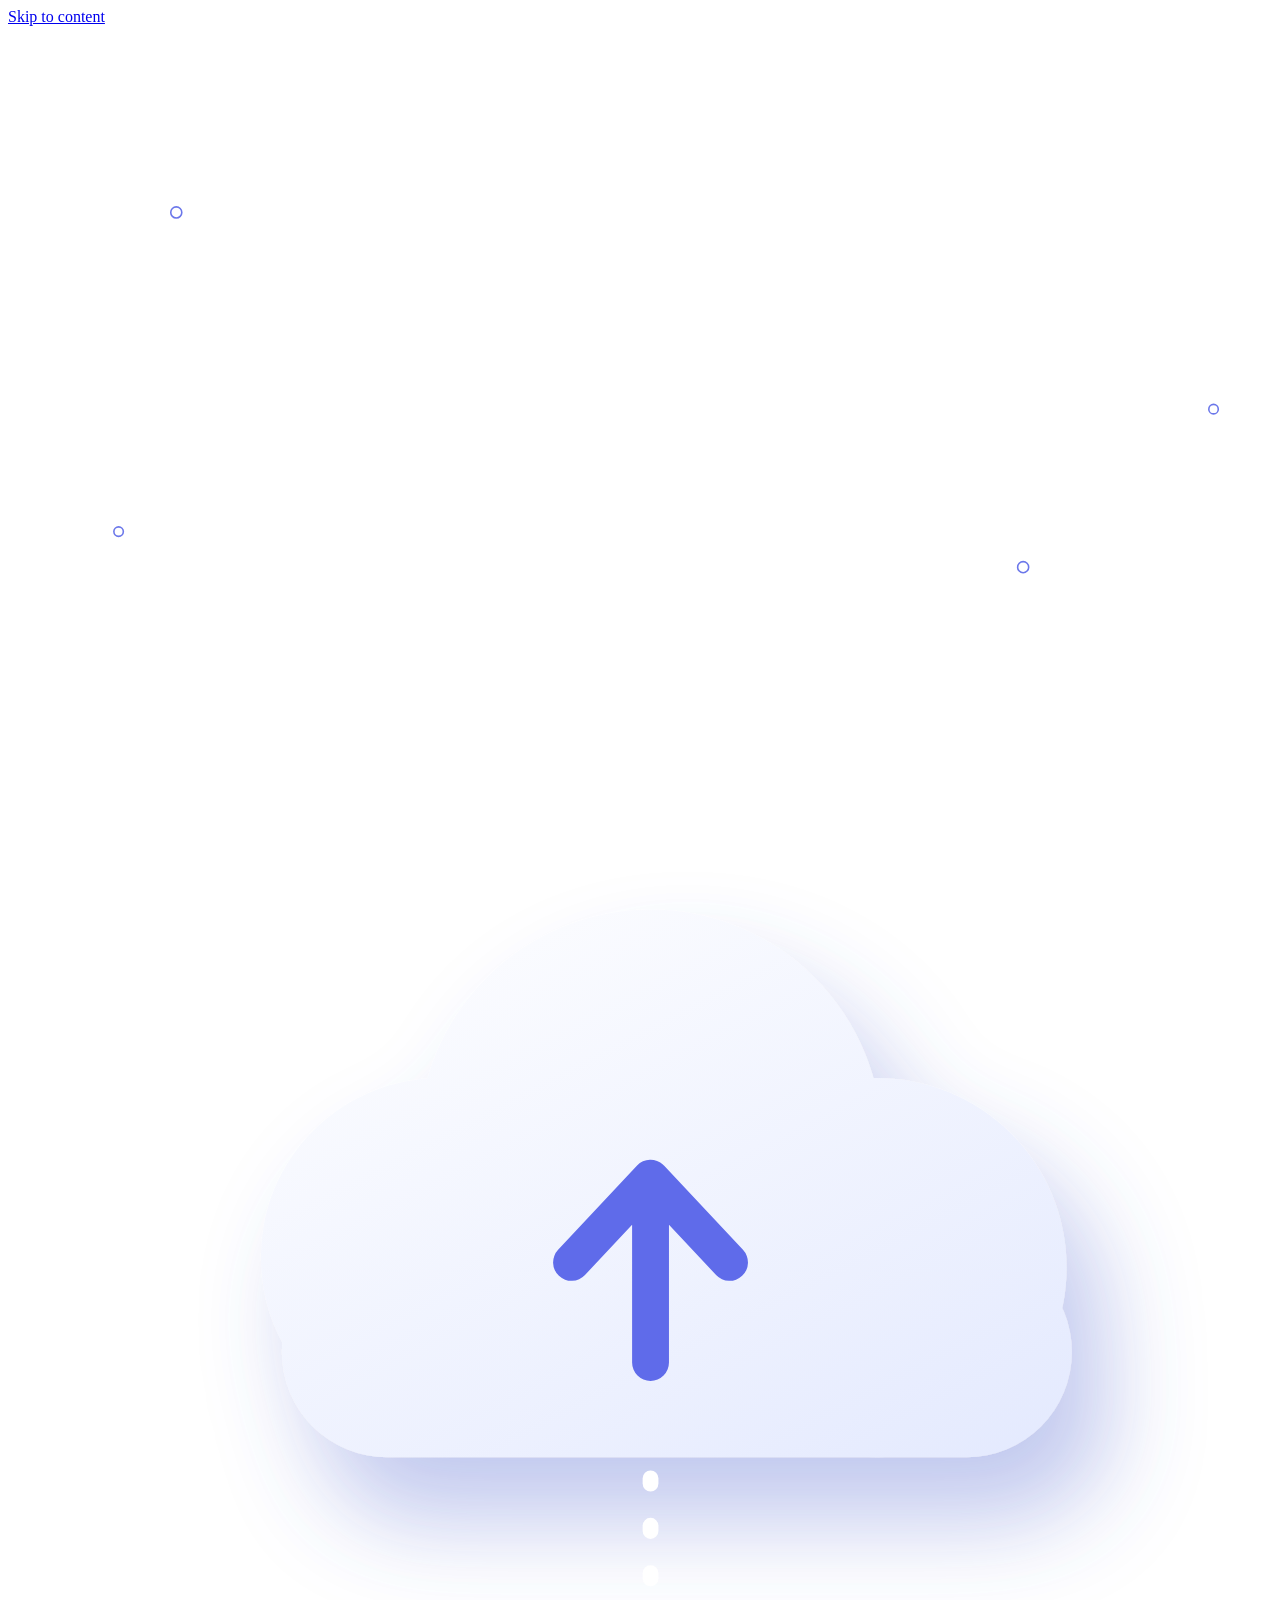
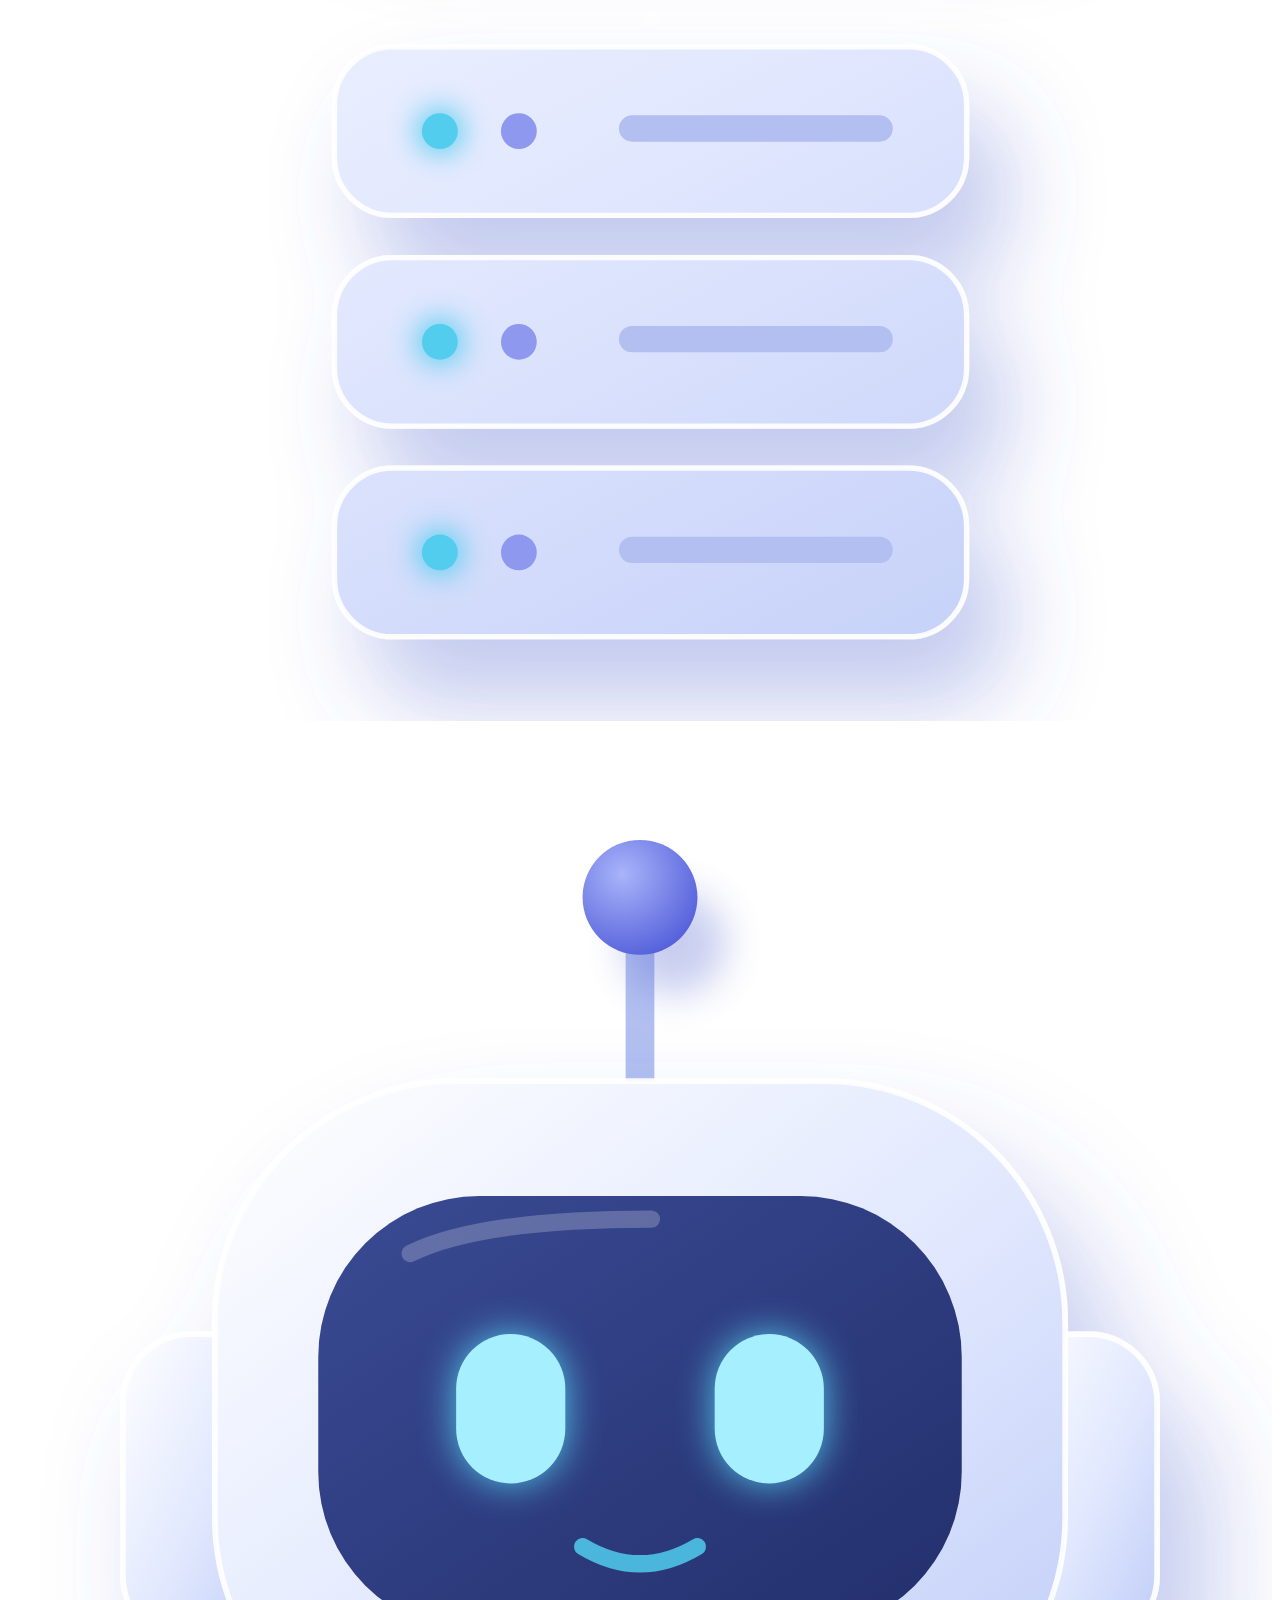
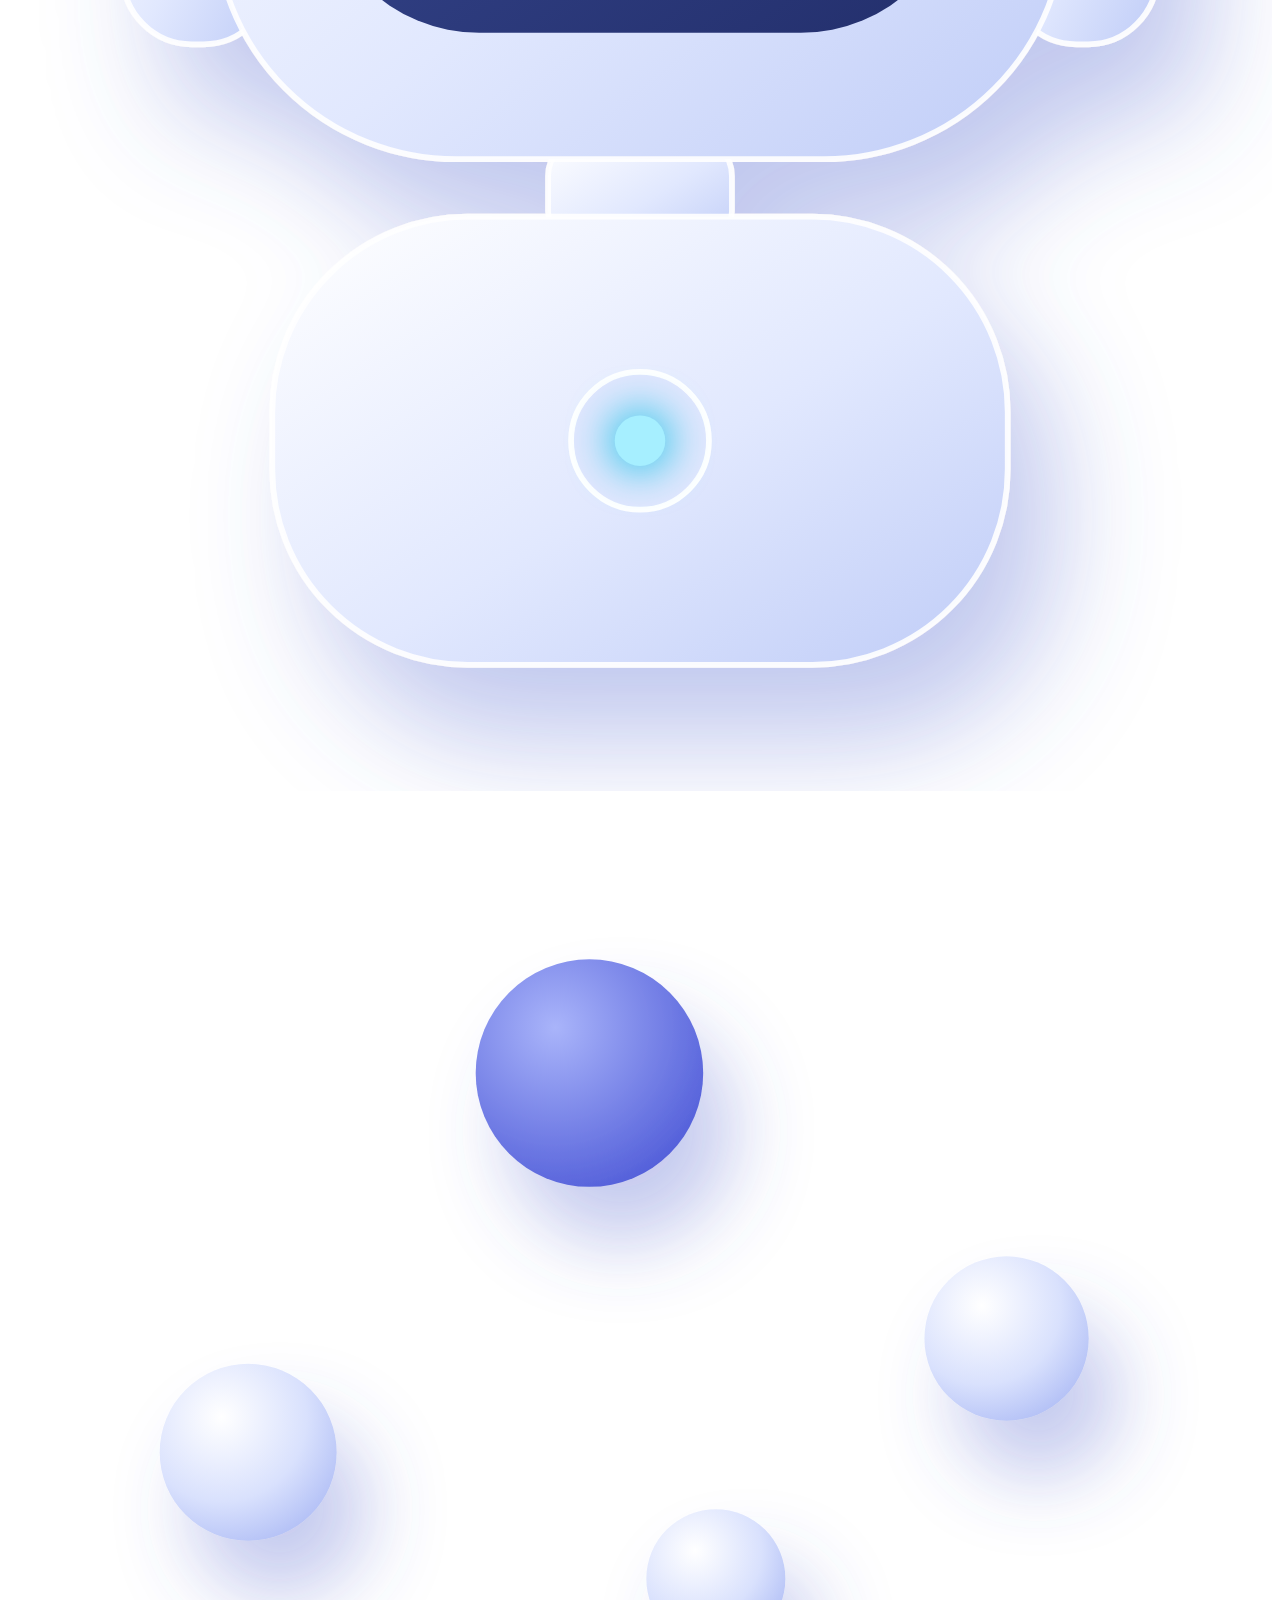
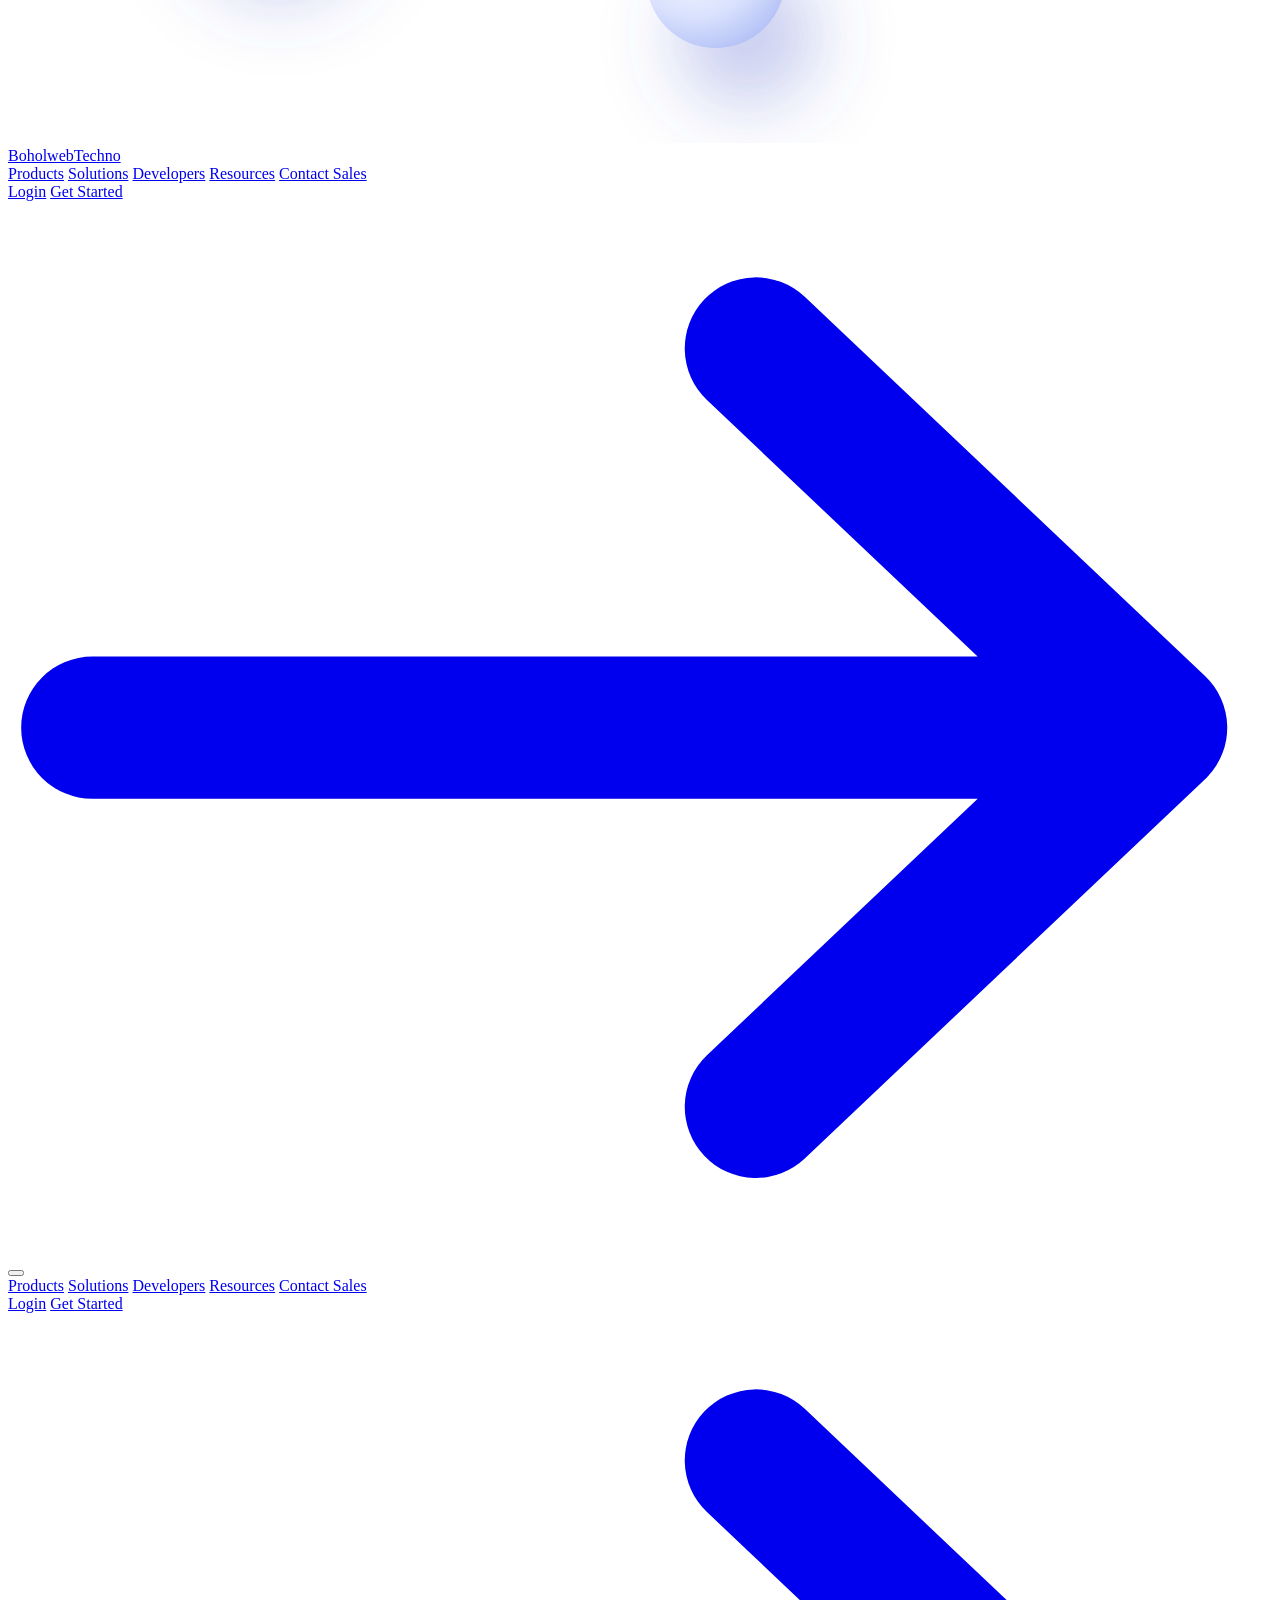
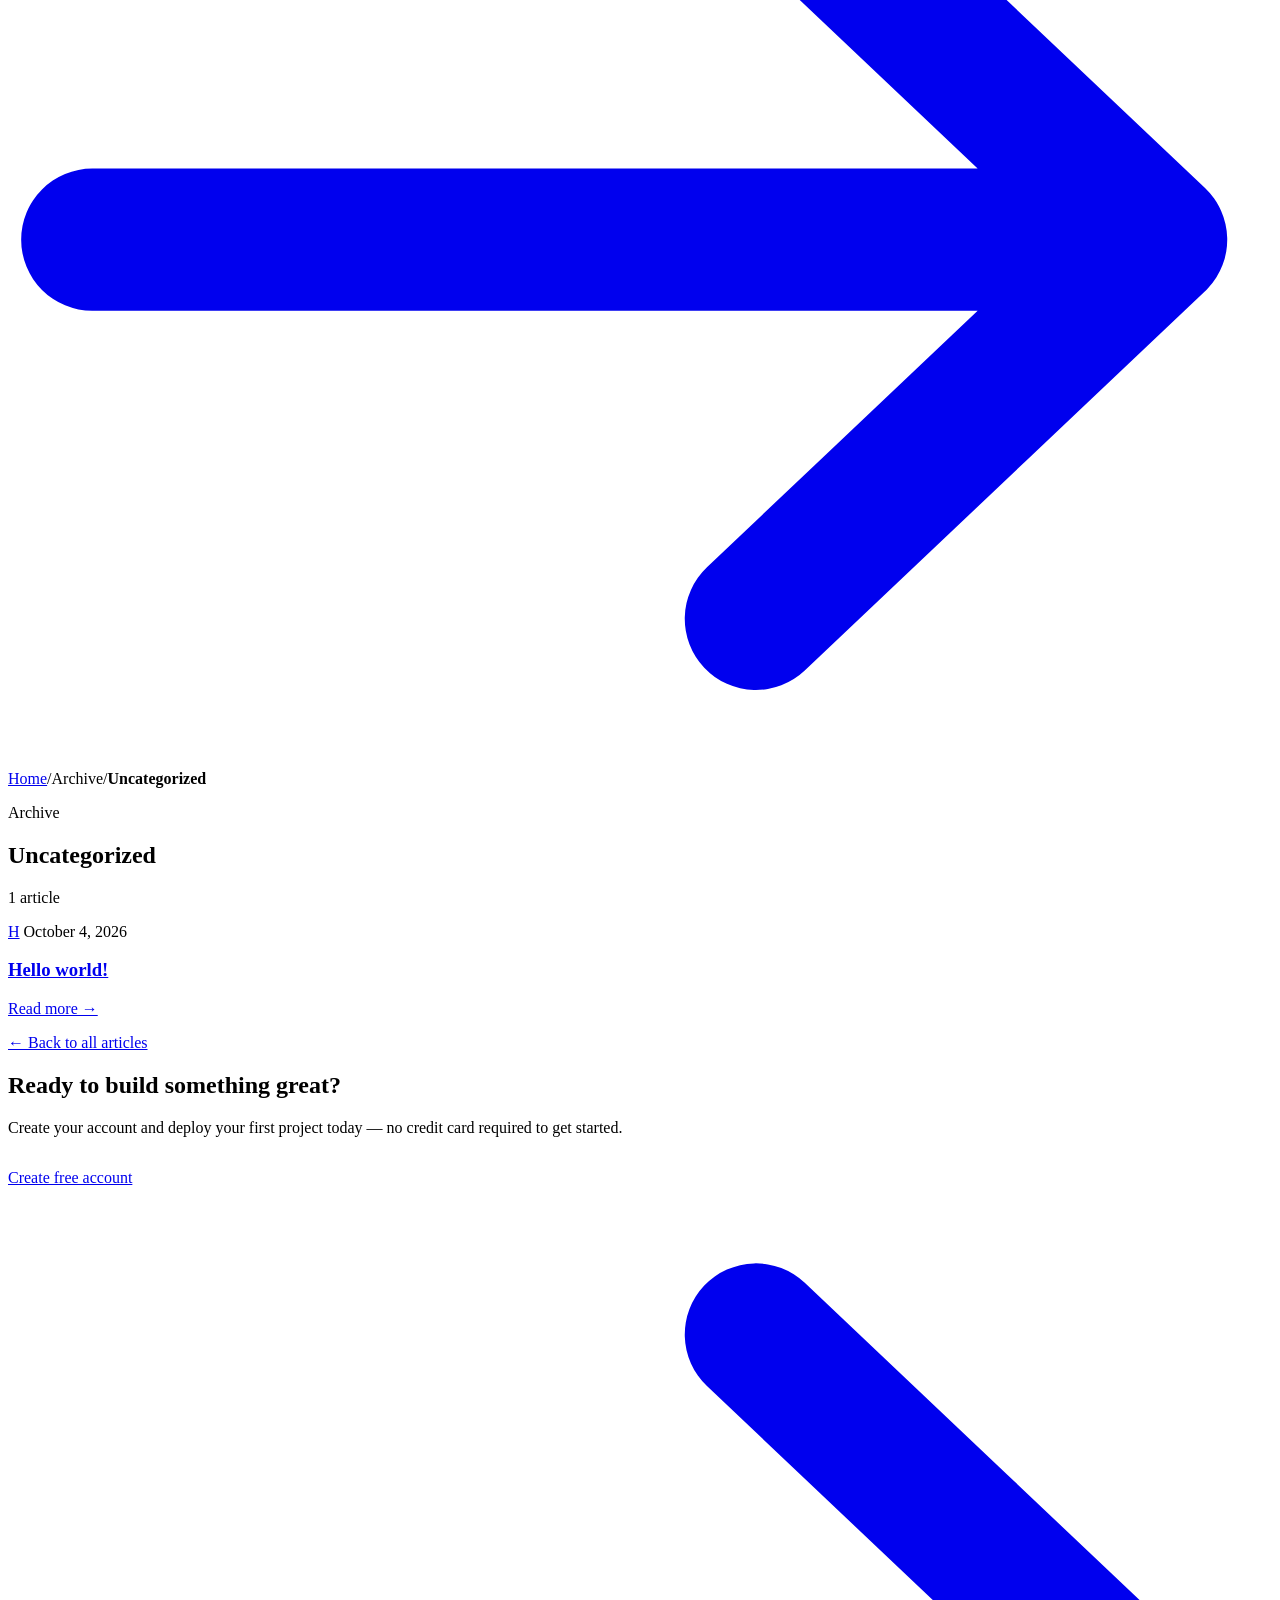
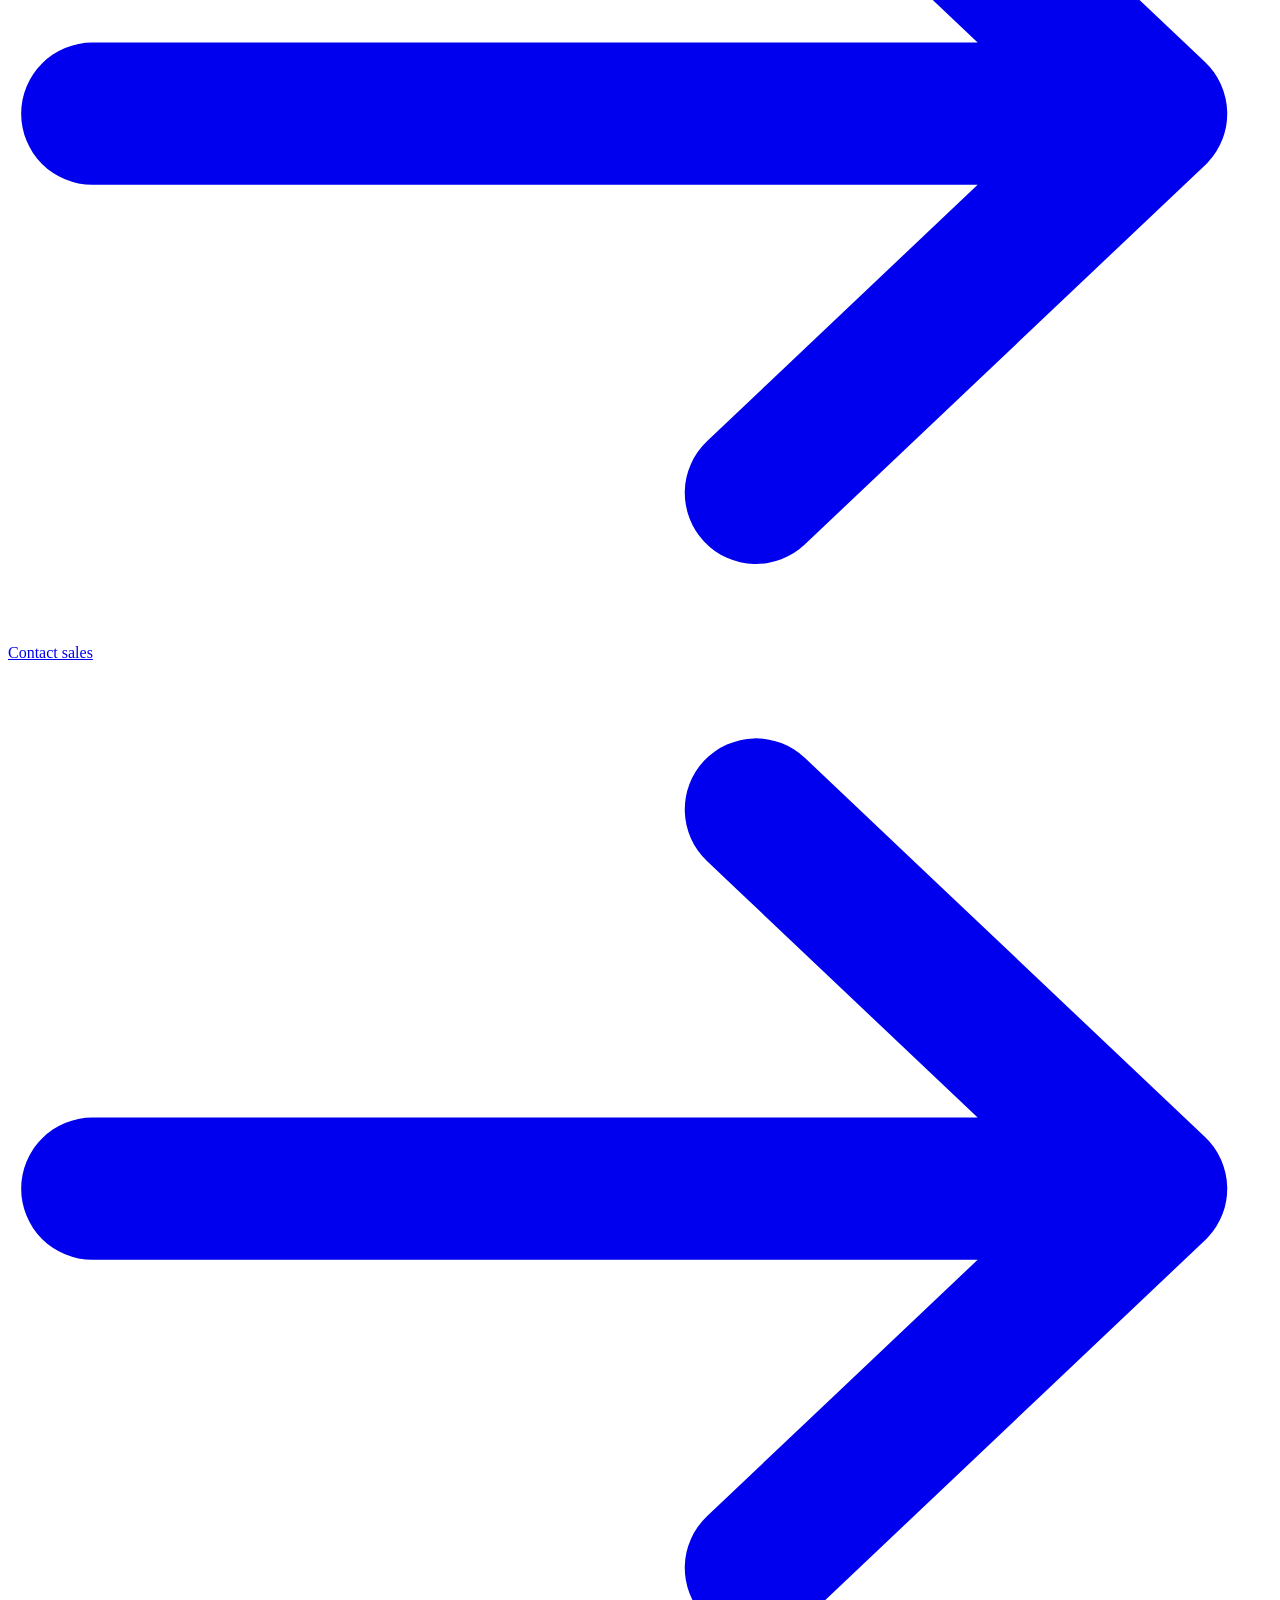
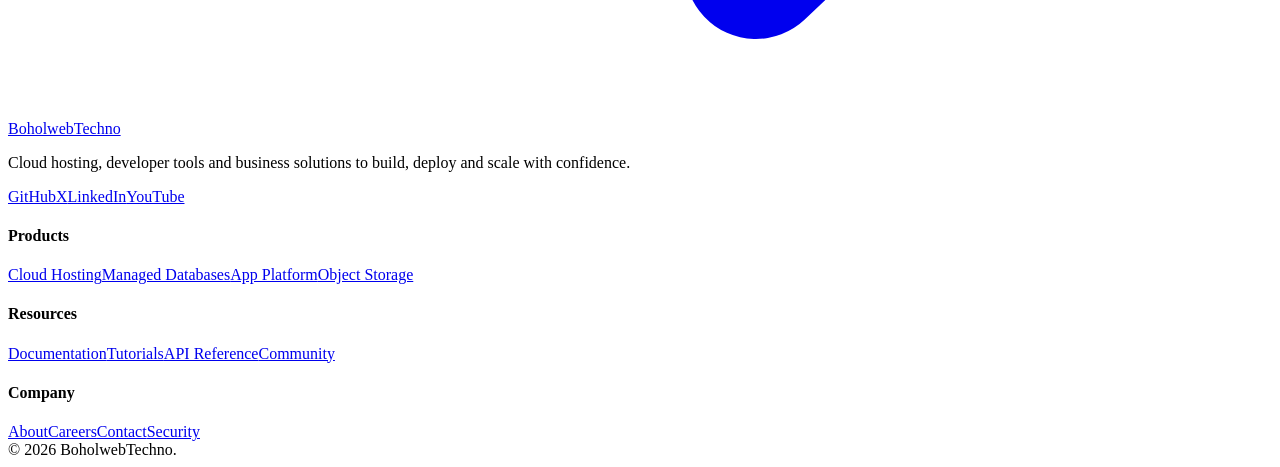
==== uncategorized.html @ d95be23e "initial commit" ====
<!DOCTYPE html>
<html lang="en">
<head>
<meta charset="utf-8">
<meta name="theme-color" content="#abc6f6">
<meta name="viewport" content="width=device-width, initial-scale=1, viewport-fit=cover">
<title>Uncategorized – BoholwebTechno</title>
<meta name="description" content="Archive of articles filed under Uncategorized.">
<link rel="preconnect" href="https://fonts.googleapis.com">
<link rel="preconnect" href="https://fonts.gstatic.com" crossorigin>
<link href="https://fonts.googleapis.com/css2?family=Inter:wght@400;500;600;700&family=Manrope:wght@600;700;800&display=swap" rel="stylesheet">
<link rel="stylesheet" href="style.css">
</head>
<body>
<a class="skip" href="#content">Skip to content</a>

<section class="page-banner">
  <div class="banner-art scene" aria-hidden="true">
  <svg class="rings" viewBox="0 0 1600 900" preserveAspectRatio="xMidYMid slice" fill="none">
      <ellipse cx="800" cy="470" rx="600" ry="430" fill="#fff" fill-opacity=".08"/>
      <g stroke="#fff" fill="none">
        <ellipse cx="800" cy="450" rx="940" ry="330" transform="rotate(-14 800 450)" stroke-opacity=".55" stroke-width="1.5"/>
        <ellipse cx="800" cy="450" rx="780" ry="300" transform="rotate(12 800 450)" stroke-opacity=".4" stroke-width="1.2"/>
        <ellipse cx="800" cy="450" rx="1040" ry="480" transform="rotate(-4 800 450)" stroke-opacity=".3" stroke-width="1"/>
      </g>
      <g class="orbit-dots" fill="#fff" stroke="#6b77ea" stroke-width="2">
        <circle cx="213" cy="236" r="7"/>
        <circle cx="1526" cy="485" r="6"/>
        <circle cx="1285" cy="685" r="7"/>
        <circle cx="140" cy="640" r="6"/>
      </g>
    </svg>
    <span class="glow glow-a"></span><span class="glow glow-b"></span>

    <svg class="art cloud" viewBox="0 0 240 300" role="presentation">
      <defs>
        <linearGradient id="cg" gradientUnits="userSpaceOnUse" x1="50" y1="30" x2="190" y2="300">
          <stop offset="0" stop-color="#ffffff"/><stop offset=".55" stop-color="#e3e9fe"/><stop offset="1" stop-color="#c2cef8"/>
        </linearGradient>
        <filter id="cs" x="-30%" y="-30%" width="160%" height="170%"><feDropShadow dx="7" dy="12" stdDeviation="9" flood-color="#4e5ece" flood-opacity=".34"/></filter>
        <filter id="cglow" x="-100%" y="-100%" width="300%" height="300%"><feGaussianBlur stdDeviation="2.6"/></filter>
      </defs>
      <g filter="url(#cs)" fill="url(#cg)">
        <circle cx="82" cy="98" r="34"/><circle cx="122" cy="76" r="44"/><circle cx="165" cy="100" r="36"/>
        <rect x="52" y="96" width="150" height="40" rx="20"/>
      </g>
      <path d="M122 118V84M107 99l15-16 15 16" stroke="#5f6bea" stroke-width="7" stroke-linecap="round" stroke-linejoin="round" fill="none"/>
      <path d="M122 140v28" stroke="#fff" stroke-width="3" stroke-linecap="round" stroke-dasharray="1 8"/>
      <g filter="url(#cs)">
        <g fill="url(#cg)" stroke="#fff" stroke-opacity=".9">
          <rect x="62" y="172" width="120" height="32" rx="11"/>
          <rect x="62" y="212" width="120" height="32" rx="11"/>
          <rect x="62" y="252" width="120" height="32" rx="11"/>
        </g>
      </g>
      <g fill="#b2bff0"><rect x="116" y="185" width="52" height="5" rx="2.5"/><rect x="116" y="225" width="52" height="5" rx="2.5"/><rect x="116" y="265" width="52" height="5" rx="2.5"/></g>
      <g fill="#52cdee" filter="url(#cglow)" opacity=".9"><circle cx="82" cy="188" r="4.5"/><circle cx="82" cy="228" r="4.5"/><circle cx="82" cy="268" r="4.5"/></g>
      <g fill="#52cdee"><circle cx="82" cy="188" r="3.4"/><circle cx="82" cy="228" r="3.4"/><circle cx="82" cy="268" r="3.4"/></g>
      <g fill="#8d98ee"><circle cx="97" cy="188" r="3.4"/><circle cx="97" cy="228" r="3.4"/><circle cx="97" cy="268" r="3.4"/></g>
    </svg>

    <svg class="art robot" viewBox="0 0 220 290" role="presentation">
      <defs>
        <linearGradient id="rg" x1="0" y1="0" x2="1" y2="1">
          <stop offset="0" stop-color="#ffffff"/><stop offset=".55" stop-color="#e1e8fe"/><stop offset="1" stop-color="#bfccf7"/>
        </linearGradient>
        <linearGradient id="rv" x1="0" y1="0" x2="1" y2="1">
          <stop offset="0" stop-color="#3a4b94"/><stop offset="1" stop-color="#232f6c"/>
        </linearGradient>
        <radialGradient id="rb" cx=".35" cy=".3" r=".8">
          <stop offset="0" stop-color="#a9b4fa"/><stop offset="1" stop-color="#4f5bd8"/>
        </radialGradient>
        <filter id="rs" x="-30%" y="-20%" width="160%" height="150%"><feDropShadow dx="8" dy="13" stdDeviation="10" flood-color="#4e5ece" flood-opacity=".34"/></filter>
        <filter id="rglow" x="-100%" y="-100%" width="300%" height="300%"><feGaussianBlur stdDeviation="3.2"/></filter>
      </defs>
      <path d="M110 66V38" stroke="#b2bff0" stroke-width="5" stroke-linecap="round" fill="none"/>
      <circle cx="116" cy="38" r="9" fill="#4e5ece" opacity=".3" filter="url(#rglow)"/><circle cx="110" cy="30" r="10" fill="url(#rb)"/>
      <g filter="url(#rs)" fill="url(#rg)" stroke="#fff" stroke-opacity=".9">
        <rect x="20" y="106" width="26" height="54" rx="12"/>
        <rect x="174" y="106" width="26" height="54" rx="12"/>
        <rect x="94" y="176" width="32" height="20" rx="7"/>
        <rect x="46" y="190" width="128" height="78" rx="34"/>
        <rect x="36" y="62" width="148" height="118" rx="42"/>
      </g>
      <rect x="54" y="82" width="112" height="76" rx="28" fill="url(#rv)"/>
      <path d="M70 92c10-5 28-6 42-6" stroke="#fff" stroke-opacity=".22" stroke-width="3" stroke-linecap="round" fill="none"/>
      <g fill="#52cdee" filter="url(#rglow)" opacity=".95"><rect x="78" y="106" width="19" height="26" rx="9.5"/><rect x="123" y="106" width="19" height="26" rx="9.5"/></g>
      <g fill="#a6efff"><rect x="78" y="106" width="19" height="26" rx="9.5"/><rect x="123" y="106" width="19" height="26" rx="9.5"/></g>
      <path d="M100 143q10 6 20 0" stroke="#52cdee" stroke-width="3" stroke-linecap="round" fill="none" opacity=".85"/>
      <circle cx="110" cy="229" r="12" fill="#dfe6fd" stroke="#fff"/>
      <circle cx="110" cy="229" r="6" fill="#52cdee" filter="url(#rglow)"/>
      <circle cx="110" cy="229" r="4.4" fill="#a6efff"/>
    </svg>

    <svg class="art net" viewBox="0 0 200 150" role="presentation">
      <defs>
        <radialGradient id="ng" cx=".35" cy=".3" r=".8"><stop offset="0" stop-color="#ffffff"/><stop offset=".6" stop-color="#d9e1fd"/><stop offset="1" stop-color="#aebcf5"/></radialGradient>
        <radialGradient id="na" cx=".35" cy=".3" r=".8"><stop offset="0" stop-color="#a9b4fa"/><stop offset="1" stop-color="#4f5bd8"/></radialGradient>
        <filter id="ns" x="-40%" y="-40%" width="190%" height="190%"><feDropShadow dx="5" dy="9" stdDeviation="6" flood-color="#4e5ece" flood-opacity=".32"/></filter>
      </defs>
      <g stroke="#fff" stroke-width="3" stroke-linecap="round" stroke-linejoin="round" fill="none" opacity=".9">
        <path d="M38 104L92 44L158 86L112 124L38 104M92 44L112 124"/>
      </g>
      <g filter="url(#ns)">
        <circle cx="38" cy="104" r="14" fill="url(#ng)"/>
        <circle cx="92" cy="44" r="18" fill="url(#na)"/>
        <circle cx="158" cy="86" r="13" fill="url(#ng)"/>
        <circle cx="112" cy="124" r="11" fill="url(#ng)"/>
      </g>
    </svg>
  </div>
  <header class="nav">
    <a class="logo" href="index-full.html">BoholwebTechno</a>
    <nav class="nav-links" aria-label="Primary">
      <a href="index-full.html#products">Products</a>
      <a href="index-full.html#solutions">Solutions</a>
      <a href="index-full.html#developers">Developers</a>
      <a href="index-full.html#resources">Resources</a>
      <a href="https://boholwebtechno.com/contact/">Contact Sales</a>
    </nav>
    <div class="nav-actions">
      <a class="btn btn-login" href="#">Login</a>
      <a class="btn btn-nav-start" href="https://boholwebtechno.com/sign-up/">Get Started
        <svg class="arw" viewBox="0 0 12 10" fill="none" aria-hidden="true"><path d="M0.8 5h10M7.1 1.4 10.9 5l-3.8 3.6" stroke="currentColor" stroke-width="1.35" stroke-linecap="round" stroke-linejoin="round"/></svg>
      </a>
    </div>
    <button class="burger" id="burger" aria-label="Open menu" aria-expanded="false" aria-controls="menu"><span></span></button>
  </header>
  <nav class="menu" id="menu" aria-label="Mobile">
    <a href="index-full.html#products">Products</a>
    <a href="index-full.html#solutions">Solutions</a>
    <a href="index-full.html#developers">Developers</a>
    <a href="index-full.html#resources">Resources</a>
    <a href="https://boholwebtechno.com/contact/">Contact Sales</a>
    <div class="divider"></div>
    <a href="#">Login</a>
    <a class="m-start" href="https://boholwebtechno.com/sign-up/">Get Started
      <svg class="arw" viewBox="0 0 12 10" fill="none" aria-hidden="true"><path d="M0.8 5h10M7.1 1.4 10.9 5l-3.8 3.6" stroke="currentColor" stroke-width="1.35" stroke-linecap="round" stroke-linejoin="round"/></svg>
    </a>
  </nav>
  <div class="banner-inner">
    <nav class="crumbs" aria-label="Breadcrumb">
      <a href="index-full.html">Home</a><span>/</span><span>Archive</span><span>/</span><b aria-current="page">Uncategorized</b>
    </nav>
    <p class="arch">Archive</p>
    <h1>Uncategorized</h1>
    <p class="count">1 article</p>
  </div>
</section>

<main id="content">
  <section class="sec list"><div class="wrap">
    <div class="grid g3">
      <article class="card pcard rv">
        <a class="thumb" href="https://boholwebtechno.com/hello-world" aria-hidden="true" tabindex="-1">H</a>
        <time datetime="2026-10-04">October 4, 2026</time>
        <h3><a href="https://boholwebtechno.com/hello-world">Hello world!</a></h3>
        <a class="more" href="https://boholwebtechno.com/hello-world">Read more &rarr;</a>
      </article>
    </div>
    <p class="back rv"><a class="more" href="index-full.html#resources">&larr; Back to all articles</a></p>
  </div></section>

  <section class="sec cta-band"><div class="wrap">
  <h2 class="rv">Ready to build something great?</h2>
  <p class="lead rv" style="margin:0 auto 32px">Create your account and deploy your first project today &mdash; no credit card required to get started.</p>
  <div class="cta-row rv">
    <a class="btn btn-primary btn-md" href="https://boholwebtechno.com/sign-up/">Create free account <svg class="arw" viewBox="0 0 12 10" fill="none" aria-hidden="true"><path d="M0.8 5h10M7.1 1.4 10.9 5l-3.8 3.6" stroke="currentColor" stroke-width="1.35" stroke-linecap="round" stroke-linejoin="round"/></svg></a>
    <a class="btn btn-ghost btn-md" href="https://boholwebtechno.com/contact/">Contact sales <svg class="arw" viewBox="0 0 12 10" fill="none" aria-hidden="true"><path d="M0.8 5h10M7.1 1.4 10.9 5l-3.8 3.6" stroke="currentColor" stroke-width="1.35" stroke-linecap="round" stroke-linejoin="round"/></svg></a>
  </div>
</div></section>
</main>

<footer class="foot"><div class="wrap">
  <div class="foot-grid">
    <div class="foot-brand">
      <a class="flogo" href="index-full.html">BoholwebTechno</a>
      <p>Cloud hosting, developer tools and business solutions to build, deploy and scale with confidence.</p>
      <div class="social">
        <a href="https://github.com/">GitHub</a><a href="https://x.com/">X</a><a href="https://linkedin.com/">LinkedIn</a><a href="https://youtube.com/">YouTube</a>
      </div>
    </div>
    <nav aria-label="Footer: Products"><h4>Products</h4>
      <a href="https://boholwebtechno.com/">Cloud Hosting</a><a href="https://boholwebtechno.com/">Managed Databases</a><a href="https://boholwebtechno.com/">App Platform</a><a href="https://boholwebtechno.com/">Object Storage</a></nav>
    <nav aria-label="Footer: Resources"><h4>Resources</h4>
      <a href="https://boholwebtechno.com/">Documentation</a><a href="https://boholwebtechno.com/">Tutorials</a><a href="https://boholwebtechno.com/">API Reference</a><a href="https://boholwebtechno.com/">Community</a></nav>
    <nav aria-label="Footer: Company"><h4>Company</h4>
      <a href="https://boholwebtechno.com/">About</a><a href="https://boholwebtechno.com/">Careers</a><a href="https://boholwebtechno.com/contact/">Contact</a><a href="https://boholwebtechno.com/">Security</a></nav>
  </div>
  <div class="copy">&copy; 2026 BoholwebTechno.</div>
</div></footer>

<script>
(function(){
  var burger = document.getElementById('burger');
  var menu = document.getElementById('menu');
  if (!burger || !menu) return;
  function set(open){
    menu.classList.toggle('open', open);
    burger.setAttribute('aria-expanded', open ? 'true' : 'false');
    burger.setAttribute('aria-label', open ? 'Close menu' : 'Open menu');
  }
  burger.addEventListener('click', function(e){
    e.stopPropagation();
    set(!menu.classList.contains('open'));
  });
  menu.addEventListener('click', function(e){
    if (e.target.closest('a')) set(false);
  });
  document.addEventListener('click', function(e){
    if (menu.classList.contains('open') && !menu.contains(e.target) && !burger.contains(e.target)) set(false);
  });
  document.addEventListener('keydown', function(e){
    if (e.key === 'Escape' && menu.classList.contains('open')){
      set(false);
      burger.focus();
    }
  });
})();
</script>
<script>
(function(){
  var items=document.querySelectorAll('.rv');
  if(!('IntersectionObserver' in window)){items.forEach(function(e){e.classList.add('in')});}
  else{
    var io=new IntersectionObserver(function(es){
      es.forEach(function(e){ if(e.isIntersecting){
        var sib=Array.prototype.indexOf.call(e.target.parentNode.children,e.target);
        e.target.style.transitionDelay=Math.min(sib,5)*60+'ms';
        e.target.classList.add('in'); io.unobserve(e.target);} });
    },{threshold:.12,rootMargin:'0px 0px -6% 0px'});
    items.forEach(function(e){io.observe(e)});
  }
  var y=document.getElementById('yr'); if(y) y.textContent=new Date().getFullYear();
  var f=document.getElementById('cform');
  if(f) f.addEventListener('submit',function(e){
    e.preventDefault();
    var d=new FormData(f);
    if(!d.get('name')||!d.get('email')||!d.get('msg')){f.reportValidity&&f.reportValidity();return;}
    var body='Name: '+d.get('name')+'\nEmail: '+d.get('email')+'\nService: '+d.get('service')+'\n\n'+d.get('msg');
    location.href='mailto:hello@boholwebtechno.com?subject='+encodeURIComponent('Website inquiry: '+d.get('service'))+'&body='+encodeURIComponent(body);
  });
})();
</script>
<script>
/* sticky header: add a backdrop once the page scrolls */
(function(){
  var nav=document.querySelector('.nav');
  if(!nav) return;
  function update(){nav.classList.toggle('is-scrolled',window.scrollY>24)}
  update();
  window.addEventListener('scroll',update,{passive:true});
})();
</script>
</body>
</html>
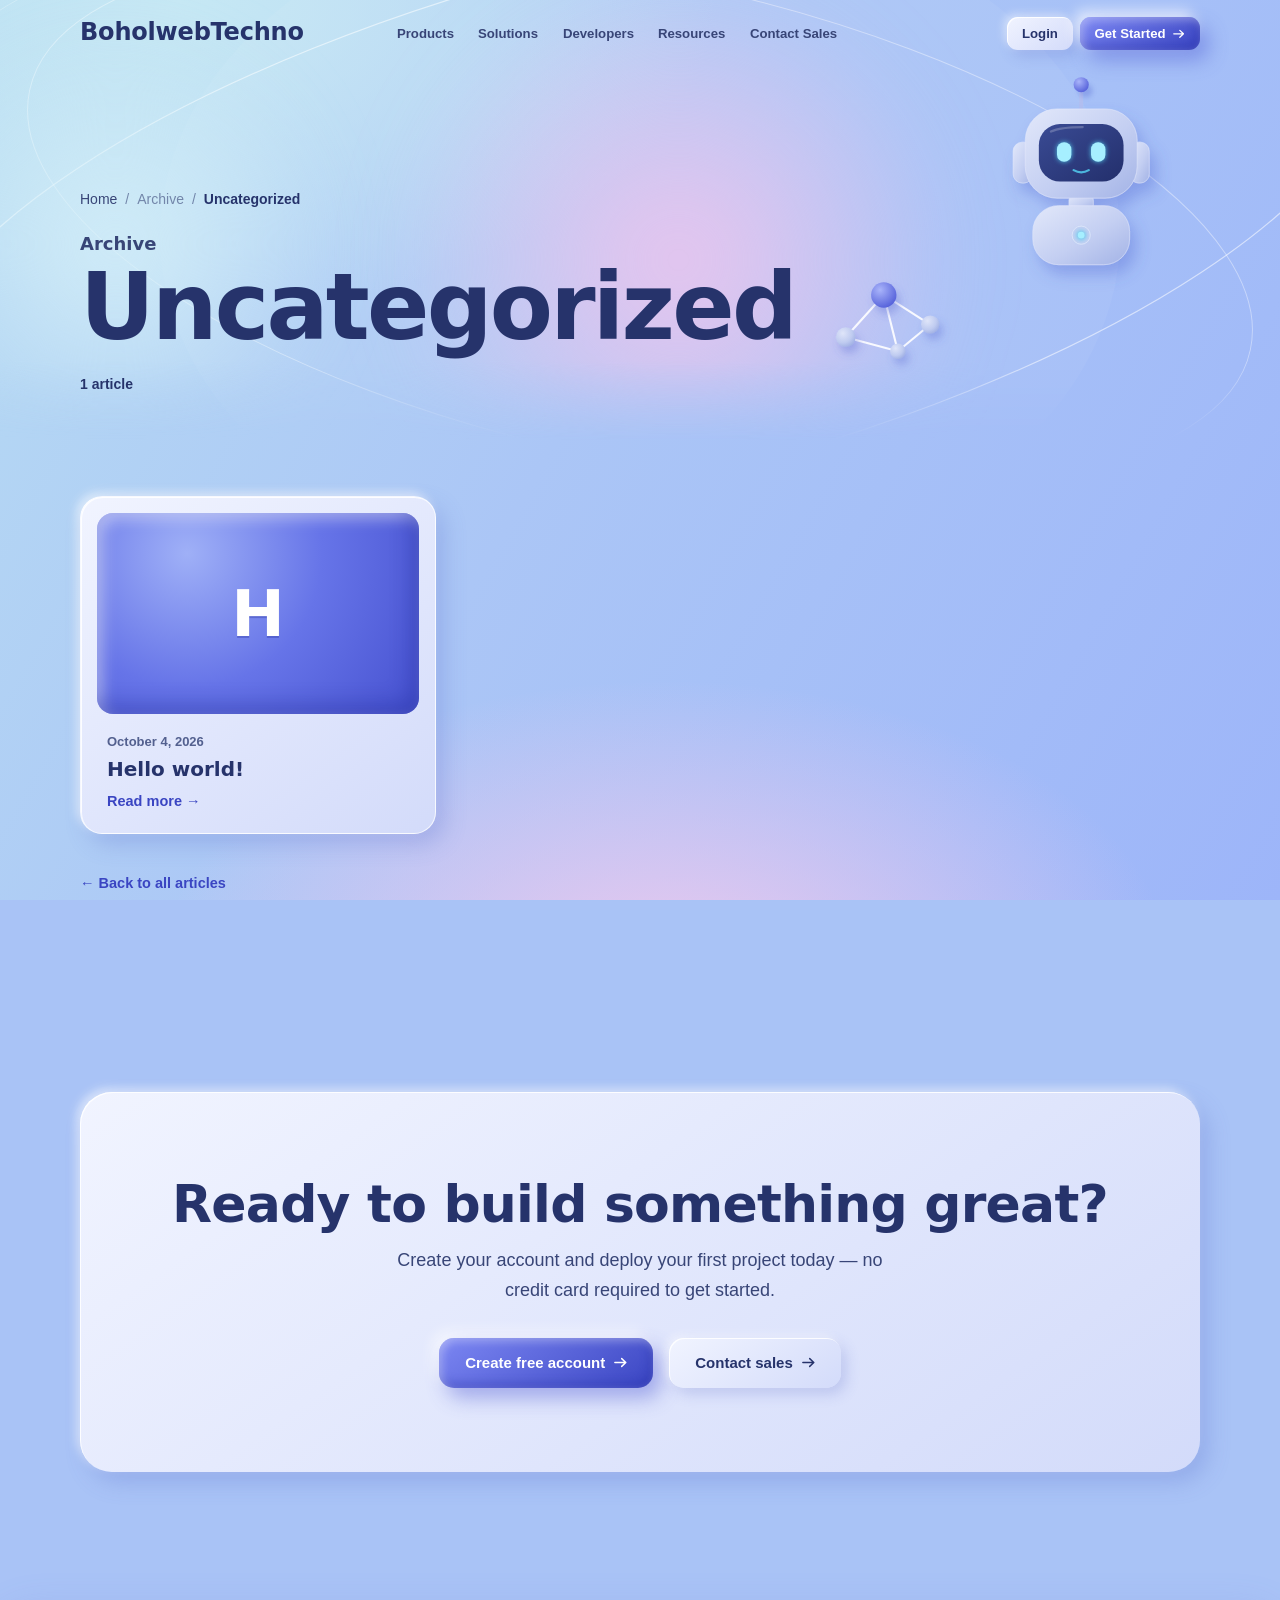
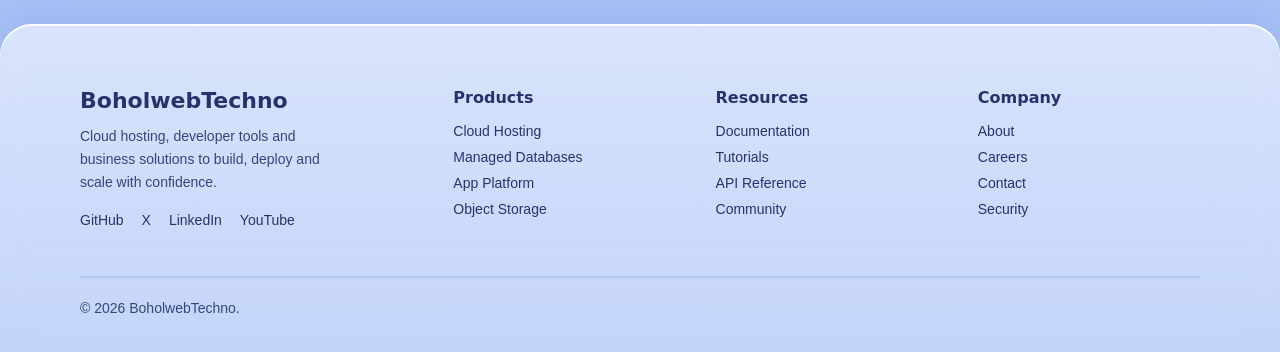
==== commit 24bfa9db: "initial commit" ====
--- a/uncategorized.html
+++ b/uncategorized.html
@@ -2,7 +2,7 @@
 <html lang="en">
 <head>
 <meta charset="utf-8">
-<meta name="theme-color" content="#abc6f6">
+<meta name="theme-color" content="#8099d2">
 <meta name="viewport" content="width=device-width, initial-scale=1, viewport-fit=cover">
 <title>Uncategorized – BoholwebTechno</title>
 <meta name="description" content="Archive of articles filed under Uncategorized.">
@@ -17,7 +17,7 @@
 <section class="page-banner">
   <div class="banner-art scene" aria-hidden="true">
   <svg class="rings" viewBox="0 0 1600 900" preserveAspectRatio="xMidYMid slice" fill="none">
-      <ellipse cx="800" cy="470" rx="600" ry="430" fill="#fff" fill-opacity=".08"/>
+      <ellipse cx="800" cy="470" rx="600" ry="430" fill="#fff" fill-opacity=".05"/>
       <g stroke="#fff" fill="none">
         <ellipse cx="800" cy="450" rx="940" ry="330" transform="rotate(-14 800 450)" stroke-opacity=".55" stroke-width="1.5"/>
         <ellipse cx="800" cy="450" rx="780" ry="300" transform="rotate(12 800 450)" stroke-opacity=".4" stroke-width="1.2"/>
@@ -35,7 +35,7 @@
     <svg class="art cloud" viewBox="0 0 240 300" role="presentation">
       <defs>
         <linearGradient id="cg" gradientUnits="userSpaceOnUse" x1="50" y1="30" x2="190" y2="300">
-          <stop offset="0" stop-color="#ffffff"/><stop offset=".55" stop-color="#e3e9fe"/><stop offset="1" stop-color="#c2cef8"/>
+          <stop offset="0" stop-color="#e2e8fa"/><stop offset=".55" stop-color="#c4cff2"/><stop offset="1" stop-color="#a3b3e6"/>
         </linearGradient>
         <filter id="cs" x="-30%" y="-30%" width="160%" height="170%"><feDropShadow dx="7" dy="12" stdDeviation="9" flood-color="#4e5ece" flood-opacity=".34"/></filter>
         <filter id="cglow" x="-100%" y="-100%" width="300%" height="300%"><feGaussianBlur stdDeviation="2.6"/></filter>
@@ -47,7 +47,7 @@
       <path d="M122 118V84M107 99l15-16 15 16" stroke="#5f6bea" stroke-width="7" stroke-linecap="round" stroke-linejoin="round" fill="none"/>
       <path d="M122 140v28" stroke="#fff" stroke-width="3" stroke-linecap="round" stroke-dasharray="1 8"/>
       <g filter="url(#cs)">
-        <g fill="url(#cg)" stroke="#fff" stroke-opacity=".9">
+        <g fill="url(#cg)" stroke="#e6ebfb" stroke-opacity=".7">
           <rect x="62" y="172" width="120" height="32" rx="11"/>
           <rect x="62" y="212" width="120" height="32" rx="11"/>
           <rect x="62" y="252" width="120" height="32" rx="11"/>
@@ -62,7 +62,7 @@
     <svg class="art robot" viewBox="0 0 220 290" role="presentation">
       <defs>
         <linearGradient id="rg" x1="0" y1="0" x2="1" y2="1">
-          <stop offset="0" stop-color="#ffffff"/><stop offset=".55" stop-color="#e1e8fe"/><stop offset="1" stop-color="#bfccf7"/>
+          <stop offset="0" stop-color="#e2e8fa"/><stop offset=".55" stop-color="#c4cff2"/><stop offset="1" stop-color="#a3b3e6"/>
         </linearGradient>
         <linearGradient id="rv" x1="0" y1="0" x2="1" y2="1">
           <stop offset="0" stop-color="#3a4b94"/><stop offset="1" stop-color="#232f6c"/>
@@ -75,7 +75,7 @@
       </defs>
       <path d="M110 66V38" stroke="#b2bff0" stroke-width="5" stroke-linecap="round" fill="none"/>
       <circle cx="116" cy="38" r="9" fill="#4e5ece" opacity=".3" filter="url(#rglow)"/><circle cx="110" cy="30" r="10" fill="url(#rb)"/>
-      <g filter="url(#rs)" fill="url(#rg)" stroke="#fff" stroke-opacity=".9">
+      <g filter="url(#rs)" fill="url(#rg)" stroke="#e6ebfb" stroke-opacity=".7">
         <rect x="20" y="106" width="26" height="54" rx="12"/>
         <rect x="174" y="106" width="26" height="54" rx="12"/>
         <rect x="94" y="176" width="32" height="20" rx="7"/>
@@ -87,14 +87,14 @@
       <g fill="#52cdee" filter="url(#rglow)" opacity=".95"><rect x="78" y="106" width="19" height="26" rx="9.5"/><rect x="123" y="106" width="19" height="26" rx="9.5"/></g>
       <g fill="#a6efff"><rect x="78" y="106" width="19" height="26" rx="9.5"/><rect x="123" y="106" width="19" height="26" rx="9.5"/></g>
       <path d="M100 143q10 6 20 0" stroke="#52cdee" stroke-width="3" stroke-linecap="round" fill="none" opacity=".85"/>
-      <circle cx="110" cy="229" r="12" fill="#dfe6fd" stroke="#fff"/>
+      <circle cx="110" cy="229" r="12" fill="#c4cff2" stroke="#e6ebfb"/>
       <circle cx="110" cy="229" r="6" fill="#52cdee" filter="url(#rglow)"/>
       <circle cx="110" cy="229" r="4.4" fill="#a6efff"/>
     </svg>
 
     <svg class="art net" viewBox="0 0 200 150" role="presentation">
       <defs>
-        <radialGradient id="ng" cx=".35" cy=".3" r=".8"><stop offset="0" stop-color="#ffffff"/><stop offset=".6" stop-color="#d9e1fd"/><stop offset="1" stop-color="#aebcf5"/></radialGradient>
+        <radialGradient id="ng" cx=".35" cy=".3" r=".8"><stop offset="0" stop-color="#dfe5f9"/><stop offset=".6" stop-color="#bfcbf0"/><stop offset="1" stop-color="#9aabe2"/></radialGradient>
         <radialGradient id="na" cx=".35" cy=".3" r=".8"><stop offset="0" stop-color="#a9b4fa"/><stop offset="1" stop-color="#4f5bd8"/></radialGradient>
         <filter id="ns" x="-40%" y="-40%" width="190%" height="190%"><feDropShadow dx="5" dy="9" stdDeviation="6" flood-color="#4e5ece" flood-opacity=".32"/></filter>
       </defs>
--- a/style.css
+++ b/style.css
@@ -0,0 +1,1746 @@
+/* ==========================================================================
+   SOFT UI + CLAYMORPHISM THEME
+   Palette and feel taken from the cover: pastel blue → lavender gradient,
+   white orbit lines, raised "clay" surfaces, navy text, indigo accent.
+   ========================================================================== */
+
+/* ==========================================================================
+   Variables & base
+   ========================================================================== */
+:root {
+  --u: min(calc(100vw / 1280), calc(100dvh / 760));
+
+  /* ink (text) */
+  --ink: #26336b;
+  --ink-soft: #384577;
+  --ink-faint: #53608f;
+
+  /* accent */
+  --accent: #5f6bea;
+  --accent-hi: #7c87f3;
+  --accent-deep: #3a45c2;
+
+  /* clay surfaces */
+  --surface: #dde4fd;
+  --surface-hi: #f1f4ff;
+  --surface-lo: #d3dbfa;
+  --lit: rgba(255, 255, 255, 0.55);
+  --shade: rgba(104, 121, 214, 0.34);
+
+  /* science accent: cool cyan for LEDs, eyes and data */
+  --cyan: #52cdee;
+
+  --font-display: "Manrope", "Inter", -apple-system, BlinkMacSystemFont, "Segoe UI", system-ui, sans-serif;
+  --font-body: "Inter", -apple-system, BlinkMacSystemFont, "Segoe UI", Roboto, sans-serif;
+
+  /* the three shadows that make everything feel soft */
+  --raise:
+    8px 10px 22px rgba(86, 104, 200, 0.26), -4px -4px 10px rgba(255, 255, 255, 0.55),
+    inset 1px 1px 0 rgba(255, 255, 255, 0.9);
+  --raise-sm:
+    5px 6px 14px rgba(86, 104, 200, 0.24), -3px -3px 8px rgba(255, 255, 255, 0.5),
+    inset 1px 1px 0 rgba(255, 255, 255, 0.9);
+  --press: inset 5px 5px 11px rgba(86, 104, 200, 0.26), inset -5px -5px 11px rgba(255, 255, 255, 0.85);
+  --press-sm: inset 3px 3px 6px rgba(86, 104, 200, 0.28), inset -3px -3px 6px rgba(255, 255, 255, 0.85);
+
+  --clay-face: linear-gradient(145deg, var(--surface-hi), var(--surface-lo));
+
+  --dx: 8.5;
+  --dy: 13.1;
+
+  /* shared layout: every block lines up on the same left/right edge */
+  --maxw: 1120px;
+  --gutter: clamp(20px, 5vw, 64px);
+  --edge: max(var(--gutter), calc((100% - var(--maxw)) / 2));
+
+  --e-reveal: cubic-bezier(0.16, 1, 0.3, 1);
+  --e-soft: cubic-bezier(0.25, 0.8, 0.3, 1);
+}
+
+@supports not (height: 100dvh) {
+  :root {
+    --u: min(calc(100vw / 1280), calc(100vh / 760));
+  }
+}
+
+* {
+  box-sizing: border-box;
+}
+
+html,
+body {
+  margin: 0;
+  padding: 0;
+}
+
+html {
+  overflow-x: hidden;
+  scroll-behavior: smooth;
+  scroll-padding-top: 76px; /* anchor links stop below the sticky header */
+  background: #a9c3f6;
+}
+
+/* the page-wide gradient: aqua top-left, periwinkle right, lavender-pink glow at the bottom */
+body::before {
+  content: "";
+  position: fixed;
+  inset: 0;
+  z-index: -1;
+  background:
+    radial-gradient(60% 50% at 14% 0%, #c6e8f4 0%, rgba(198, 232, 244, 0) 70%),
+    radial-gradient(55% 45% at 52% 108%, #ecc9ee 0%, rgba(236, 201, 238, 0) 72%),
+    linear-gradient(120deg, #b7dcf3 0%, #abc6f6 45%, #9db5f9 100%);
+}
+
+body {
+  min-height: 100%;
+  overflow-x: hidden;
+  background: transparent;
+  font-family: var(--font-body);
+  -webkit-font-smoothing: antialiased;
+  -moz-osx-font-smoothing: grayscale;
+  text-rendering: optimizeLegibility;
+  color: var(--ink);
+}
+
+.hero {
+  position: relative;
+  width: 100%;
+  height: 100dvh;
+  overflow: hidden;
+}
+
+@supports not (height: 100dvh) {
+  .hero {
+    height: 100vh;
+  }
+}
+
+/* ==========================================================================
+   Scene: orbit lines, glows, a clay robot, a cloud-server rack and a node graph
+   ========================================================================== */
+.bg,
+.scene {
+  position: absolute;
+  inset: 0;
+  overflow: hidden;
+  pointer-events: none;
+  /* fade the scene out at the bottom so there's no hard seam with the next section */
+  -webkit-mask-image: linear-gradient(180deg, #000 82%, transparent 100%);
+  mask-image: linear-gradient(180deg, #000 82%, transparent 100%);
+}
+
+.scene .rings {
+  position: absolute;
+  inset: 0;
+  width: 100%;
+  height: 100%;
+}
+
+.scene .glow {
+  position: absolute;
+  border-radius: 50%;
+  filter: blur(40px);
+}
+
+.scene .glow-a {
+  left: 30%;
+  bottom: -26%;
+  width: 46%;
+  aspect-ratio: 1;
+  background: radial-gradient(circle, rgba(240, 196, 236, 0.9) 0%, rgba(240, 196, 236, 0) 68%);
+}
+
+.scene .glow-b {
+  left: -8%;
+  top: 6%;
+  width: 34%;
+  aspect-ratio: 1;
+  background: radial-gradient(circle, rgba(214, 240, 248, 0.9) 0%, rgba(214, 240, 248, 0) 70%);
+}
+
+.art {
+  position: absolute;
+  display: block;
+  height: auto;
+  overflow: visible;
+  animation: drift 9s ease-in-out infinite;
+}
+
+@keyframes drift {
+  0%,
+  100% {
+    transform: translateY(0);
+  }
+  50% {
+    transform: translateY(-8px);
+  }
+}
+
+.robot {
+  right: 5.5%;
+  top: 15%;
+  width: clamp(112px, 17vw, 260px);
+  animation-delay: -2s;
+}
+
+.cloud {
+  left: 5.5%;
+  top: 13%;
+  width: clamp(112px, 17vw, 260px);
+  animation-delay: -5s;
+}
+
+.net {
+  right: 20%;
+  bottom: 11%;
+  width: clamp(90px, 11vw, 160px);
+  animation-delay: -7s;
+}
+
+@media (prefers-reduced-motion: reduce) {
+  .art {
+    animation: none;
+  }
+}
+
+/* ==========================================================================
+   Navigation
+   ========================================================================== */
+.nav {
+  position: fixed;
+  top: 0;
+  left: 0;
+  right: 0;
+  height: calc(67 * var(--u));
+  display: flex;
+  align-items: center;
+  padding-left: var(--edge);
+  padding-right: var(--edge);
+  z-index: 50;
+}
+
+/* frosted clay bar behind the header content.
+   Hidden at the top of the page; fades in once the page is scrolled. */
+.nav::before {
+  content: "";
+  position: absolute;
+  inset: 8px max(8px, calc(var(--edge) - 22px));
+  z-index: -1;
+  border-radius: 20px;
+  background: linear-gradient(145deg, rgba(246, 248, 255, 0.97), rgba(228, 235, 254, 0.96));
+  -webkit-backdrop-filter: blur(6px);
+  backdrop-filter: blur(6px);
+  box-shadow:
+    6px 8px 18px rgba(86, 104, 200, 0.24),
+    inset 0 1px 0 rgba(255, 255, 255, 0.9);
+  opacity: 0;
+  transform: translateY(-6px);
+  transition:
+    opacity 0.3s ease,
+    transform 0.3s ease;
+  pointer-events: none;
+}
+
+/* added by script once the page is scrolled */
+.nav.is-scrolled::before {
+  opacity: 1;
+  transform: none;
+}
+
+@supports not ((backdrop-filter: blur(1px)) or (-webkit-backdrop-filter: blur(1px))) {
+  .nav::before {
+    background: rgba(232, 237, 254, 0.97);
+  }
+}
+
+.logo {
+  font-family: var(--font-display);
+  font-weight: 800;
+  font-size: calc(24 * var(--u));
+  letter-spacing: calc(-0.2 * var(--u));
+  transform: translateY(calc(-2.4 * var(--u)));
+  line-height: 1;
+  color: var(--ink);
+  text-decoration: none;
+  white-space: nowrap;
+}
+
+.nav-links {
+  position: absolute;
+  left: 50%;
+  top: 50%;
+  transform: translate(-50%, -50%) translateX(calc(-23 * var(--u)));
+  display: flex;
+  align-items: center;
+  gap: calc(24.3 * var(--u));
+  white-space: nowrap;
+}
+
+.nav-links a {
+  color: var(--ink-soft);
+  text-decoration: none;
+  font-size: calc(13.2 * var(--u));
+  font-weight: 600;
+  line-height: 1;
+  transition: color 0.18s ease;
+}
+
+.nav-links a:hover {
+  color: var(--accent-deep);
+}
+
+.nav-actions {
+  margin-left: auto;
+  display: flex;
+  align-items: center;
+  gap: calc(8 * var(--u));
+}
+
+.btn {
+  display: inline-flex;
+  align-items: center;
+  justify-content: center;
+  font-family: var(--font-body);
+  text-decoration: none;
+  white-space: nowrap;
+  border: 0;
+  cursor: pointer;
+}
+
+/* raised clay "light" button (Login, secondary actions) */
+.btn-login,
+.btn-ghost {
+  background: var(--clay-face);
+  color: var(--ink);
+  box-shadow: var(--raise-sm);
+  transition:
+    box-shadow 0.2s ease,
+    transform 0.2s ease,
+    color 0.2s ease;
+}
+
+.btn-login:hover,
+.btn-ghost:hover {
+  color: var(--accent-deep);
+  transform: translateY(-2px);
+}
+
+.btn-login:active,
+.btn-ghost:active {
+  transform: none;
+  box-shadow: var(--press-sm);
+}
+
+/* raised clay indigo button (primary actions) */
+.btn-nav-start,
+.btn-primary {
+  background: linear-gradient(145deg, var(--accent-hi), var(--accent-deep));
+  color: #fff;
+  box-shadow:
+    8px 10px 20px rgba(70, 82, 210, 0.42),
+    -6px -6px 14px rgba(255, 255, 255, 0.7),
+    inset 3px 3px 8px rgba(255, 255, 255, 0.35),
+    inset -4px -5px 10px rgba(40, 50, 170, 0.38);
+  transition:
+    box-shadow 0.2s ease,
+    transform 0.2s ease;
+}
+
+.btn-nav-start:hover,
+.btn-primary:hover {
+  transform: translateY(-2px);
+}
+
+.btn-nav-start:active,
+.btn-primary:active {
+  transform: none;
+  box-shadow:
+    inset 5px 5px 12px rgba(40, 50, 170, 0.5),
+    inset -4px -4px 10px rgba(255, 255, 255, 0.25);
+}
+
+.btn-login {
+  height: calc(33 * var(--u));
+  padding: 0 calc(15 * var(--u));
+  border-radius: calc(11 * var(--u));
+  font-size: calc(13.2 * var(--u));
+  font-weight: 600;
+}
+
+.btn-nav-start {
+  height: calc(33 * var(--u));
+  padding-left: calc(14.5 * var(--u));
+  padding-right: calc(15.5 * var(--u));
+  border-radius: calc(11 * var(--u));
+  font-size: calc(13.2 * var(--u));
+  font-weight: 600;
+  gap: calc(7 * var(--u));
+}
+
+.btn-nav-start .arw {
+  width: calc(11.5 * var(--u));
+  height: calc(9.6 * var(--u));
+}
+
+.burger {
+  display: none;
+  margin-left: auto;
+  width: calc(40 * var(--u));
+  height: calc(28 * var(--u));
+  align-items: center;
+  justify-content: center;
+  background: var(--clay-face);
+  box-shadow: var(--raise-sm);
+  border-radius: calc(11 * var(--u));
+  border: 0;
+  cursor: pointer;
+  padding: 0;
+}
+
+.burger span {
+  display: block;
+  width: 16px;
+  height: 2px;
+  background: var(--ink);
+  border-radius: 2px;
+  position: relative;
+}
+
+.burger span::before,
+.burger span::after {
+  content: "";
+  position: absolute;
+  left: 0;
+  width: 16px;
+  height: 2px;
+  background: var(--ink);
+  border-radius: 2px;
+}
+
+.burger span::before {
+  top: -5px;
+}
+
+.burger span::after {
+  top: 5px;
+}
+
+.arw {
+  flex: 0 0 auto;
+  display: block;
+}
+
+/* ==========================================================================
+   Hero content
+   ========================================================================== */
+.hero-inner {
+  position: absolute;
+  left: 50%;
+  top: 50%;
+  transform: translate(-50%, -50%) translate(calc(var(--dx) * var(--u)), calc(var(--dy) * var(--u)));
+  width: max-content;
+  text-align: center;
+  z-index: 2;
+}
+
+.ln {
+  display: block;
+}
+
+.ln-i {
+  display: block;
+}
+
+/* headline: solid dark navy, no glow or blur, so it reads instantly */
+h1,
+.page-banner h1 {
+  margin: 0;
+  font-family: var(--font-display);
+  font-weight: 800;
+  color: var(--ink);
+  letter-spacing: -0.03em;
+  text-shadow: none;
+}
+
+h1 {
+  font-size: calc(92 * var(--u));
+  line-height: calc(92 * var(--u));
+}
+
+.kicker {
+  display: inline-block;
+  margin: 0 0 calc(24 * var(--u));
+  padding: 0.6em 1.3em;
+  border-radius: 12px;
+  background: var(--clay-face);
+  box-shadow: var(--raise-sm);
+  font-weight: 600;
+  font-size: calc(14 * var(--u));
+  line-height: 1.3;
+  font-weight: 600;
+  color: var(--ink-soft);
+}
+
+.sub {
+  margin: calc(26 * var(--u)) 0 0;
+  font-weight: 500;
+  font-size: calc(19 * var(--u));
+  line-height: calc(29 * var(--u));
+  color: var(--ink-soft);
+}
+
+.ctas {
+  margin-top: calc(26 * var(--u));
+  display: flex;
+  align-items: center;
+  justify-content: center;
+  transform: translateX(calc(-0.75 * var(--u)));
+  gap: calc(12 * var(--u));
+}
+
+.btn-lg {
+  height: calc(46 * var(--u));
+  border-radius: calc(14 * var(--u));
+  font-size: calc(15 * var(--u));
+  font-weight: 600;
+  gap: calc(9 * var(--u));
+}
+
+.btn-primary {
+  padding-left: calc(20 * var(--u));
+  padding-right: calc(21 * var(--u));
+}
+
+.btn-ghost {
+  padding: 0 calc(19 * var(--u));
+}
+
+.btn-lg .arw {
+  width: calc(13 * var(--u));
+  height: calc(10.8 * var(--u));
+}
+
+a:focus-visible,
+button:focus-visible {
+  outline: 3px solid var(--accent);
+  outline-offset: 3px;
+  border-radius: 99px;
+}
+
+/* ==========================================================================
+   Mobile menu
+   ========================================================================== */
+.menu {
+  display: none;
+}
+
+@keyframes menuIn {
+  from {
+    opacity: 0;
+    transform: translateY(-6px) scale(0.985);
+  }
+  to {
+    opacity: 1;
+    transform: none;
+  }
+}
+
+/* ==========================================================================
+   Responsive: tablet (max-width: 1160px)
+   ========================================================================== */
+@media (max-width: 1160px) {
+  :root {
+    --u: min(
+      max(0.9px, min(calc(100vw / 1280), calc(100dvh / 760))),
+      calc((100vw - 72px) / 575),
+      calc(100dvh / 620)
+    );
+  }
+  .nav {
+    height: max(58px, calc(67 * var(--u)));
+  }
+  .nav::before {
+    inset: 6px max(8px, calc(var(--edge) - 22px));
+  }
+  .nav-links,
+  .nav-actions {
+    display: none;
+  }
+  .burger {
+    display: flex;
+    width: max(46px, calc(48 * var(--u)));
+    height: max(38px, calc(34 * var(--u)));
+    border-radius: 14px;
+  }
+  .hero-inner {
+    max-width: calc(100% - 2 * var(--gutter));
+  }
+  h1 {
+    font-size: min(calc(92 * var(--u)), calc((100vw - 48px) / 8.9));
+    line-height: 1.04;
+  }
+  .kicker {
+    font-size: max(13px, calc(14 * var(--u)));
+  }
+  .sub {
+    font-size: max(17px, calc(19 * var(--u)));
+    line-height: max(26px, calc(29 * var(--u)));
+  }
+  .ctas {
+    margin-top: max(28px, calc(26 * var(--u)));
+    gap: max(12px, calc(12 * var(--u)));
+  }
+  .btn-lg {
+    height: max(48px, calc(46 * var(--u)));
+    border-radius: 14px;
+    font-size: max(15px, calc(15 * var(--u)));
+    gap: max(10px, calc(9 * var(--u)));
+  }
+  .btn-primary {
+    padding-left: max(22px, calc(20 * var(--u)));
+    padding-right: max(23px, calc(21 * var(--u)));
+  }
+  .btn-ghost {
+    padding-left: max(22px, calc(19 * var(--u)));
+    padding-right: max(22px, calc(19 * var(--u)));
+  }
+  .btn-lg .arw {
+    width: max(14px, calc(13 * var(--u)));
+    height: max(11.6px, calc(10.8 * var(--u)));
+  }
+  .menu {
+    position: fixed;
+    top: calc(max(58px, calc(67 * var(--u))) + 2px);
+    right: max(8px, calc(var(--edge) - 22px));
+    width: min(320px, calc(100% - 2 * var(--gutter)));
+    background: linear-gradient(145deg, rgba(248, 250, 255, 0.99), rgba(230, 236, 254, 0.98));
+    box-shadow:
+      12px 16px 36px rgba(104, 121, 214, 0.34),
+      -6px -6px 18px rgba(255, 255, 255, 0.7),
+      inset 0 1px 0 rgba(255, 255, 255, 0.95);
+    border-radius: 20px;
+    padding: 10px 8px 12px;
+    flex-direction: column;
+    transform-origin: top right;
+    max-height: calc(100dvh - 80px);
+    overflow-y: auto;
+    z-index: 60;
+  }
+  .menu.open {
+    display: flex;
+    animation: menuIn 0.18s ease both;
+  }
+  .menu a {
+    color: var(--ink);
+    text-decoration: none;
+    font-size: 15px;
+    font-weight: 600;
+    padding: 12px 16px;
+    border-radius: 12px;
+    transition:
+      background 0.18s ease,
+      color 0.18s ease;
+  }
+  .menu a:hover {
+    background: rgba(95, 107, 234, 0.1);
+    color: var(--accent-deep);
+  }
+  .menu .divider {
+    height: 2px;
+    border-radius: 2px;
+    background: rgba(95, 107, 234, 0.14);
+    margin: 8px 14px;
+  }
+  .menu .m-start {
+    display: flex;
+    align-items: center;
+    justify-content: center;
+    gap: 9px;
+    background: linear-gradient(145deg, var(--accent-hi), var(--accent-deep));
+    color: #fff;
+    margin: 6px 8px 0;
+    padding: 13px 16px;
+    border-radius: 14px;
+    font-weight: 700;
+    box-shadow:
+      6px 8px 16px rgba(70, 82, 210, 0.4),
+      inset 3px 3px 7px rgba(255, 255, 255, 0.35),
+      inset -3px -4px 8px rgba(40, 50, 170, 0.35);
+  }
+  .menu .m-start:hover {
+    background: linear-gradient(145deg, var(--accent-hi), var(--accent-deep));
+    color: #fff;
+  }
+  .menu .m-start .arw {
+    width: 13px;
+    height: 11px;
+  }
+
+  /* scene: keep the artwork out of the headline's way */
+  .robot {
+    right: 3%;
+    top: 11%;
+    width: clamp(92px, 15vw, 130px);
+  }
+  .cloud {
+    left: 3%;
+    top: 10%;
+    width: clamp(92px, 15vw, 130px);
+  }
+  .net {
+    display: none;
+  }
+}
+
+/* ==========================================================================
+   Responsive: mobile (max-width: 552px)
+   ========================================================================== */
+@media (max-width: 552px) {
+  :root {
+    --u: 1px;
+  }
+  .nav {
+    height: 56px;
+  }
+  .nav::before {
+    inset: 6px max(8px, calc(var(--gutter) - 12px));
+  }
+  .logo {
+    font-size: 21px;
+    letter-spacing: -0.3px;
+  }
+  .burger {
+    width: 44px;
+    height: 38px;
+  }
+  .hero-inner {
+    position: absolute;
+    left: 0;
+    right: 0;
+    top: 50%;
+    width: auto;
+    max-width: none;
+    padding: 0 var(--gutter);
+    transform: translateY(-44%);
+  }
+  h1 {
+    font-size: clamp(38px, 11.7vw, 66px);
+    line-height: 1.04;
+  }
+  .kicker {
+    font-size: 13px;
+    margin-bottom: 20px;
+    padding: 0.55em 1.1em;
+  }
+  .sub {
+    margin-top: 22px;
+    font-size: clamp(16px, 4.2vw, 17px);
+    line-height: 1.6;
+    max-width: 42ch;
+    margin-left: auto;
+    margin-right: auto;
+  }
+  .sub br {
+    display: none;
+  }
+  .ctas {
+    margin-top: 26px;
+    gap: 12px;
+    transform: none;
+    flex-wrap: wrap;
+  }
+  .btn-lg {
+    height: 48px;
+    border-radius: 14px;
+    font-size: 15px;
+    gap: 9px;
+  }
+  .btn-primary {
+    padding-left: 22px;
+    padding-right: 23px;
+  }
+  .btn-ghost {
+    padding-left: 22px;
+    padding-right: 22px;
+  }
+  .btn-lg .arw {
+    width: 13px;
+    height: 11px;
+  }
+  .menu {
+    top: 58px;
+    left: max(8px, calc(var(--gutter) - 12px));
+    right: max(8px, calc(var(--gutter) - 12px));
+    width: auto;
+  }
+  .menu a {
+    font-size: 15.5px;
+    padding: 13px 16px;
+  }
+  .menu .m-start {
+    padding: 14px 16px;
+  }
+
+  .robot {
+    right: 2%;
+    top: 8%;
+    width: 78px;
+  }
+  .cloud {
+    left: 2%;
+    top: 8%;
+    width: 78px;
+  }
+}
+
+@media (max-width: 353px) {
+  .ctas {
+    flex-direction: column;
+    align-items: center;
+  }
+  .btn-lg {
+    width: min(100%, 272px);
+  }
+}
+
+@media (max-width: 552px) and (max-height: 460px) {
+  h1 {
+    font-size: min(44px, calc((100vw - 44px) / 9.2));
+  }
+  .sub {
+    margin-top: 12px;
+    font-size: 15px;
+    line-height: 1.5;
+  }
+  .ctas {
+    margin-top: 18px;
+  }
+  .hero-inner {
+    transform: translateY(-44%);
+  }
+}
+
+/* ==========================================================================
+   Entrance animation
+   ========================================================================== */
+html.anim .ln {
+  overflow: hidden;
+  padding-top: 0.26em;
+  margin-top: -0.26em;
+  /* room for the lettering's extruded shadow so it isn't clipped */
+  padding-bottom: 0.4em;
+  margin-bottom: -0.4em;
+}
+
+html.anim .ln-i {
+  visibility: hidden;
+}
+
+html.anim .kicker,
+html.anim .logo,
+html.anim .nav-links a,
+html.anim .nav-actions .btn,
+html.anim .burger,
+html.anim .sub,
+html.anim .ctas .btn {
+  opacity: 0;
+}
+
+.ln-i,
+.logo,
+.nav-links a,
+.nav-actions .btn,
+.sub,
+.ctas .btn {
+  will-change: transform, opacity;
+}
+
+@media (prefers-reduced-motion: reduce) {
+  html.anim .ln {
+    overflow: visible;
+    padding-top: 0;
+    margin-top: 0;
+    padding-bottom: 0;
+    margin-bottom: 0;
+  }
+  html.anim .ln-i {
+    visibility: visible;
+  }
+  html.anim .kicker,
+  html.anim .logo,
+  html.anim .nav-links a,
+  html.anim .nav-actions .btn,
+  html.anim .burger,
+  html.anim .sub,
+  html.anim .ctas .btn {
+    opacity: 1;
+  }
+}
+
+@media (prefers-reduced-motion: reduce) {
+  * {
+    transition: none !important;
+    animation: none !important;
+  }
+}
+
+/* ==========================================================================
+   Sections
+   ========================================================================== */
+.sec {
+  position: relative;
+  color: var(--ink);
+  padding: clamp(72px, 10vw, 128px) var(--gutter);
+}
+
+.wrap {
+  max-width: var(--maxw);
+  margin: 0 auto;
+}
+
+.eyebrow {
+  display: block;
+  font-family: var(--font-display);
+  font-size: 15px;
+  font-weight: 800;
+  color: var(--accent-deep);
+  margin: 0 0 12px;
+}
+
+.sec h2 {
+  margin: 0 0 14px;
+  font-family: var(--font-display);
+  font-weight: 800;
+  font-size: clamp(30px, 4.2vw, 52px);
+  line-height: 1.08;
+  letter-spacing: -0.015em;
+  color: var(--ink);
+}
+
+.lead {
+  margin: 0 0 48px;
+  max-width: 56ch;
+  font-weight: 500;
+  font-size: clamp(16px, 1.5vw, 18px);
+  line-height: 1.65;
+  color: var(--ink-soft);
+}
+
+.grid {
+  display: grid;
+  gap: 26px;
+}
+
+.g3 {
+  grid-template-columns: repeat(3, 1fr);
+}
+
+.g4 {
+  grid-template-columns: repeat(4, 1fr);
+}
+
+/* raised clay card */
+.card {
+  border: 1px solid rgba(255, 255, 255, 0.75);
+  background: var(--clay-face);
+  border-radius: 22px;
+  padding: 28px;
+  box-shadow: var(--raise);
+  transition:
+    box-shadow 0.25s ease,
+    transform 0.25s ease;
+}
+
+.card:hover {
+  transform: translateY(-3px);
+  box-shadow:
+    11px 14px 26px rgba(86, 104, 200, 0.3),
+    -4px -4px 10px rgba(255, 255, 255, 0.55),
+    inset 1px 1px 0 rgba(255, 255, 255, 0.9);
+}
+
+/* icon sits in a pressed dimple */
+.card .ico {
+  width: 52px;
+  height: 52px;
+  border-radius: 16px;
+  background: var(--surface);
+  box-shadow: var(--press-sm);
+  color: var(--accent);
+  display: grid;
+  place-items: center;
+  margin-bottom: 20px;
+}
+
+.card .ico svg {
+  width: 20px;
+  height: 20px;
+}
+
+.card h3 {
+  margin: 0 0 8px;
+  font-family: var(--font-display);
+  font-size: 20px;
+  font-weight: 800;
+  color: var(--ink);
+}
+
+.card p {
+  margin: 0;
+  font-size: 15px;
+  line-height: 1.65;
+  font-weight: 500;
+  color: var(--ink-soft);
+}
+
+.stats {
+  display: grid;
+  grid-template-columns: repeat(4, 1fr);
+  gap: 22px;
+  margin-bottom: 56px;
+}
+
+.stat {
+  border: 1px solid rgba(255, 255, 255, 0.75);
+  padding: 24px 26px;
+  border-radius: 20px;
+  background: var(--clay-face);
+  box-shadow: var(--raise-sm);
+}
+
+.stat b {
+  display: block;
+  font-family: var(--font-display);
+  font-size: clamp(30px, 3.6vw, 44px);
+  font-weight: 800;
+  color: var(--accent-deep);
+}
+
+.stat span {
+  font-size: 14px;
+  font-weight: 600;
+  color: var(--ink-soft);
+}
+
+.step .num {
+  font-size: 13px;
+  font-weight: 700;
+  color: var(--accent-deep);
+  margin-bottom: 14px;
+  display: block;
+}
+
+/* footer: a frosted clay shelf */
+.foot {
+  margin-top: 24px;
+  background: linear-gradient(180deg, rgba(246, 248, 255, 0.62), rgba(222, 230, 253, 0.5));
+  border-radius: 32px 32px 0 0;
+  box-shadow:
+    inset 0 2px 0 rgba(255, 255, 255, 0.85),
+    0 -12px 40px rgba(104, 121, 214, 0.2);
+  -webkit-backdrop-filter: blur(14px);
+  backdrop-filter: blur(14px);
+  padding: 36px var(--gutter);
+  color: var(--ink-soft);
+  font-size: 14px;
+}
+
+.foot a {
+  color: var(--ink);
+  text-decoration: none;
+  font-weight: 500;
+}
+
+.foot a:hover {
+  color: var(--accent-deep);
+}
+
+.foot b {
+  color: var(--ink);
+  font-weight: 800;
+}
+
+.rv {
+  opacity: 0;
+  transform: translateY(24px);
+  transition:
+    opacity 0.7s var(--e-reveal),
+    transform 0.7s var(--e-reveal);
+}
+
+.rv.in {
+  opacity: 1;
+  transform: none;
+}
+
+@media (max-width: 960px) {
+  .g4 {
+    grid-template-columns: repeat(2, 1fr);
+  }
+  .g3 {
+    grid-template-columns: repeat(2, 1fr);
+  }
+  .stats {
+    grid-template-columns: repeat(2, 1fr);
+  }
+}
+
+@media (max-width: 600px) {
+  .g3,
+  .g4 {
+    grid-template-columns: 1fr;
+  }
+}
+
+@media (prefers-reduced-motion: reduce) {
+  .rv {
+    opacity: 1;
+    transform: none;
+  }
+}
+
+/* ==========================================================================
+   Sections: solutions, developer, resources, CTA, footer
+   ========================================================================== */
+.strip {
+  padding-top: 48px;
+  padding-bottom: 48px;
+}
+
+.btn.btn-sm {
+  height: 42px;
+  border-radius: 13px;
+  padding: 0 20px;
+  font-size: 14px;
+  font-weight: 600;
+}
+
+.btn.btn-md {
+  height: 50px;
+  border-radius: 15px;
+  padding: 0 26px;
+  font-size: 15px;
+  font-weight: 600;
+  gap: 9px;
+}
+
+.btn.btn-md .arw {
+  width: 13px;
+  height: 11px;
+}
+
+.card .ico {
+  font-size: 20px;
+  line-height: 1;
+}
+
+.more {
+  color: var(--accent-deep);
+  text-decoration: none;
+  font-size: 14.5px;
+  font-weight: 700;
+}
+
+.more:hover {
+  color: var(--ink);
+}
+
+summary:focus-visible {
+  outline: 3px solid var(--accent);
+  outline-offset: 3px;
+  border-radius: 22px;
+}
+
+.sol-head {
+  display: flex;
+  flex-wrap: wrap;
+  gap: 20px;
+  justify-content: space-between;
+  align-items: flex-end;
+  margin-bottom: 40px;
+}
+
+.sols {
+  display: grid;
+  gap: 22px;
+}
+
+.sol {
+  border: 1px solid rgba(255, 255, 255, 0.75);
+  border-radius: 22px;
+  padding: 0 30px;
+  background: var(--clay-face);
+  box-shadow: var(--raise-sm);
+}
+
+.sol summary {
+  list-style: none;
+  cursor: pointer;
+  display: flex;
+  align-items: center;
+  gap: 18px;
+  padding: 24px 0;
+  font-family: var(--font-display);
+  font-size: clamp(20px, 2.4vw, 28px);
+  font-weight: 800;
+  color: var(--ink);
+}
+
+.sol summary::-webkit-details-marker {
+  display: none;
+}
+
+.pm {
+  flex: 0 0 auto;
+  width: 38px;
+  height: 38px;
+  border-radius: 12px;
+  background: var(--surface);
+  box-shadow: var(--press-sm);
+  display: grid;
+  place-items: center;
+  font-size: 22px;
+  line-height: 1;
+  color: var(--accent);
+  transition: transform 0.25s ease;
+}
+
+.sol[open] .pm {
+  transform: rotate(45deg);
+}
+
+.sol-body {
+  padding: 0 0 30px 56px;
+  max-width: 68ch;
+}
+
+.sol-body p {
+  margin: 0 0 14px;
+  font-size: 16px;
+  line-height: 1.7;
+  font-weight: 500;
+  color: var(--ink-soft);
+}
+
+.devx {
+  display: grid;
+  grid-template-columns: 1fr 1.05fr;
+  gap: 56px;
+  align-items: center;
+}
+
+.ticks {
+  list-style: none;
+  margin: 0 0 30px;
+  padding: 0;
+  display: grid;
+  gap: 14px;
+}
+
+.ticks li {
+  font-size: 15.5px;
+  font-weight: 500;
+  color: var(--ink);
+  padding-left: 34px;
+  position: relative;
+}
+
+/* each tick sits in a tiny pressed dimple */
+.ticks li::before {
+  content: "";
+  position: absolute;
+  left: 0;
+  top: -2px;
+  width: 22px;
+  height: 22px;
+  border-radius: 7px;
+  background: var(--surface);
+  box-shadow: var(--press-sm);
+}
+
+.ticks li::after {
+  content: "";
+  position: absolute;
+  left: 6px;
+  top: 5px;
+  width: 10px;
+  height: 5px;
+  border-left: 2px solid var(--accent);
+  border-bottom: 2px solid var(--accent);
+  transform: rotate(-45deg);
+}
+
+/* terminal: a pressed-in screen */
+.term {
+  background: #e6ebff;
+  border-radius: 20px;
+  overflow: hidden;
+  box-shadow: var(--press);
+}
+
+.term-bar {
+  display: flex;
+  gap: 8px;
+  padding: 18px 22px 4px;
+}
+
+.term-bar i {
+  width: 11px;
+  height: 11px;
+  border-radius: 50%;
+  background: #b8c3f1;
+  box-shadow: inset 1px 1px 2px rgba(255, 255, 255, 0.7), 1px 2px 3px rgba(104, 121, 214, 0.3);
+}
+
+.term-bar i:last-child {
+  background: var(--cyan);
+}
+
+.term pre {
+  margin: 0;
+  padding: 16px 28px 30px;
+  overflow-x: auto;
+  font-family: ui-monospace, SFMono-Regular, Menlo, Consolas, monospace;
+  font-size: 14.5px;
+  line-height: 1.8;
+  color: var(--ink);
+}
+
+.term .dim {
+  color: #55629a;
+}
+
+.term .ok {
+  color: #0b6b50;
+}
+
+.term .url {
+  color: var(--accent-deep);
+  font-weight: 600;
+}
+
+.post {
+  max-width: 420px;
+}
+
+.post .av {
+  display: grid;
+  place-items: center;
+  width: 48px;
+  height: 48px;
+  border-radius: 15px;
+  background: linear-gradient(145deg, var(--accent-hi), var(--accent-deep));
+  box-shadow:
+    5px 7px 12px rgba(70, 82, 210, 0.36),
+    inset 2px 2px 6px rgba(255, 255, 255, 0.4),
+    inset -3px -3px 7px rgba(40, 50, 170, 0.35);
+  color: #fff;
+  font-family: var(--font-display);
+  font-weight: 800;
+  text-decoration: none;
+  margin-bottom: 18px;
+}
+
+.post h3 a {
+  color: inherit;
+  text-decoration: none;
+}
+
+.post h3 a:hover {
+  color: var(--accent-deep);
+}
+
+.post h3 {
+  margin-bottom: 14px;
+}
+
+.docs {
+  margin-top: 88px;
+}
+
+.chips {
+  display: flex;
+  flex-wrap: wrap;
+  gap: 16px;
+}
+
+.chip {
+  display: inline-block;
+  padding: 11px 20px;
+  border-radius: 12px;
+  background: var(--clay-face);
+  box-shadow: var(--raise-sm);
+  color: var(--ink);
+  text-decoration: none;
+  font-size: 14px;
+  font-weight: 600;
+  transition:
+    box-shadow 0.18s ease,
+    color 0.18s ease;
+}
+
+.chip:hover {
+  box-shadow: var(--press-sm);
+  color: var(--accent-deep);
+}
+
+/* the closing call-to-action is one big raised clay slab */
+.cta-band {
+  text-align: center;
+}
+
+.cta-band .wrap {
+  background: var(--clay-face);
+  border-radius: 32px;
+  padding: clamp(44px, 7vw, 84px) clamp(22px, 5vw, 64px);
+  box-shadow: var(--raise);
+}
+
+.cta-band .lead {
+  max-width: 52ch;
+}
+
+.cta-row {
+  display: flex;
+  flex-wrap: wrap;
+  gap: 16px;
+  justify-content: center;
+}
+
+.foot {
+  padding-top: 64px;
+}
+
+.foot-grid {
+  display: grid;
+  grid-template-columns: 1.5fr 1fr 1fr 1fr;
+  gap: 40px;
+  margin-bottom: 48px;
+  align-items: start;
+}
+
+.foot .foot-brand p {
+  margin: 12px 0 18px;
+  max-width: 34ch;
+  line-height: 1.65;
+  font-weight: 400;
+}
+
+.foot .flogo {
+  display: inline-block;
+  font-family: var(--font-display);
+  font-weight: 800;
+  font-size: 22px;
+  color: var(--ink);
+}
+
+.foot .social {
+  display: flex;
+  flex-wrap: wrap;
+  gap: 6px 18px;
+}
+
+.foot nav {
+  display: grid;
+  gap: 10px;
+  align-content: start;
+}
+
+.foot h4 {
+  margin: 0 0 6px;
+  font-family: var(--font-display);
+  font-size: 16px;
+  font-weight: 800;
+  color: var(--ink);
+}
+
+.foot .copy {
+  border-top: 2px solid rgba(95, 107, 234, 0.14);
+  padding-top: 22px;
+}
+
+@media (max-width: 960px) {
+  .devx {
+    grid-template-columns: 1fr;
+    gap: 36px;
+  }
+  .foot-grid {
+    grid-template-columns: 1fr 1fr;
+  }
+}
+
+@media (max-width: 600px) {
+  .sol {
+    padding: 0 22px;
+  }
+  .sol-body {
+    padding-left: 0;
+  }
+  .foot-grid {
+    grid-template-columns: 1fr;
+  }
+  .cta-row .btn {
+    width: 100%;
+  }
+}
+
+/* ==========================================================================
+   Archive page
+   ========================================================================== */
+.skip {
+  position: absolute;
+  left: -9999px;
+  top: 0;
+  z-index: 70;
+  background: #fff;
+  color: var(--ink);
+  padding: 10px 16px;
+  border-radius: 0 0 14px 0;
+  font-size: 14px;
+  text-decoration: none;
+}
+
+.skip:focus {
+  left: 0;
+}
+
+.page-banner {
+  position: relative;
+  overflow: hidden;
+  min-height: clamp(340px, 38vw, 440px);
+  display: flex;
+  align-items: flex-end;
+}
+
+.banner-art {
+  position: absolute;
+  inset: 0;
+  z-index: 0;
+}
+
+.banner-inner {
+  position: relative;
+  z-index: 2;
+  width: 100%;
+  max-width: calc(var(--maxw) + 2 * var(--gutter));
+  margin: 0 auto;
+  padding: 110px var(--gutter) 48px;
+}
+
+.crumbs {
+  display: flex;
+  flex-wrap: wrap;
+  align-items: center;
+  gap: 8px;
+  font-size: 14px;
+  font-weight: 500;
+  color: var(--ink-soft);
+  margin-bottom: 26px;
+}
+
+.crumbs a {
+  color: var(--ink-soft);
+  text-decoration: none;
+}
+
+.crumbs a:hover {
+  color: var(--accent-deep);
+}
+
+.crumbs span {
+  opacity: 0.6;
+}
+
+.crumbs b {
+  font-weight: 700;
+  color: var(--ink);
+}
+
+.arch {
+  margin: 0 0 6px;
+  font-family: var(--font-display);
+  font-size: clamp(15px, 1.5vw, 18px);
+  font-weight: 800;
+  color: var(--ink-soft);
+}
+
+.page-banner h1 {
+  font-size: clamp(44px, 7.4vw, 92px);
+  line-height: 1.04;
+}
+
+.count {
+  margin: 20px 0 0;
+  font-size: 14px;
+  font-weight: 600;
+  color: var(--ink);
+}
+
+.list {
+  padding-top: 56px;
+  padding-bottom: 72px;
+}
+
+.pcard {
+  padding: 16px 16px 24px;
+}
+
+.pcard .thumb {
+  display: grid;
+  place-items: center;
+  aspect-ratio: 16/10;
+  border-radius: 16px;
+  margin-bottom: 20px;
+  text-decoration: none;
+  font-family: var(--font-display);
+  font-size: 64px;
+  font-weight: 800;
+  color: #fff;
+  background: radial-gradient(circle at 28% 20%, #9fb0f7 0%, #6674e8 48%, #4651d0 100%);
+  box-shadow:
+    inset -8px -10px 20px rgba(30, 40, 150, 0.35),
+    inset 6px 6px 14px rgba(255, 255, 255, 0.45);
+  text-shadow: 0 2px 0 rgba(30, 40, 150, 0.3);
+}
+
+.pcard time,
+.pcard h3,
+.pcard .more {
+  margin-left: 10px;
+  margin-right: 10px;
+}
+
+.pcard time {
+  display: block;
+  font-size: 13px;
+  font-weight: 600;
+  color: var(--ink-faint);
+  margin-bottom: 8px;
+}
+
+.pcard h3 {
+  margin-top: 0;
+  margin-bottom: 12px;
+}
+
+.pcard h3 a {
+  color: inherit;
+  text-decoration: none;
+}
+
+.pcard h3 a:hover {
+  color: var(--accent-deep);
+}
+
+.pcard .more {
+  display: inline-block;
+}
+
+.back {
+  margin: 40px 0 0;
+}
+
+/* archive banner: only the robot and node graph, so the title keeps its space */
+.page-banner .scene .cloud {
+  display: none;
+}
+
+.page-banner .scene .robot {
+  right: 9%;
+  top: 14%;
+  width: clamp(120px, 13vw, 190px);
+}
+
+.page-banner .scene .net {
+  right: 25%;
+  bottom: 16%;
+}
+
+.page-banner .scene .orbit-dots {
+  display: none;
+}
+
+@media (max-width: 1160px) {
+  .banner-inner {
+    padding-top: 96px;
+  }
+}
+
+@media (max-width: 600px) {
+  .page-banner .scene .robot {
+    right: 5%;
+    top: 12%;
+    width: 84px;
+  }
+  .page-banner .scene .net {
+    display: none;
+  }
+}
+
+/* ==========================================================================
+   Alignment fixes
+   ========================================================================== */
+.foot .wrap {
+  display: block;
+}
+
+.foot-grid > * {
+  min-width: 0;
+}
+
+.card {
+  display: flex;
+  flex-direction: column;
+  align-items: flex-start;
+}
+
+.card .ico {
+  flex: 0 0 auto;
+}
+
+.pcard .thumb {
+  width: 100%;
+}
+
+.sol-head .eyebrow {
+  margin-bottom: 12px;
+}
+
+.sol-head > div {
+  min-width: 0;
+}
+
+.devx > * {
+  min-width: 0;
+}
+
+.term pre {
+  text-align: left;
+}
+
+.cta-band .wrap {
+  display: flex;
+  flex-direction: column;
+  align-items: center;
+}
+
+.cta-band h2,
+.cta-band .lead {
+  text-align: center;
+}
+
+.cta-row {
+  width: 100%;
+}
+
+.btn.btn-md {
+  flex: 0 0 auto;
+}
+
+.hero-inner,
+.hero-inner .sub,
+.hero-inner .kicker,
+.hero-inner h1 {
+  text-align: center;
+}
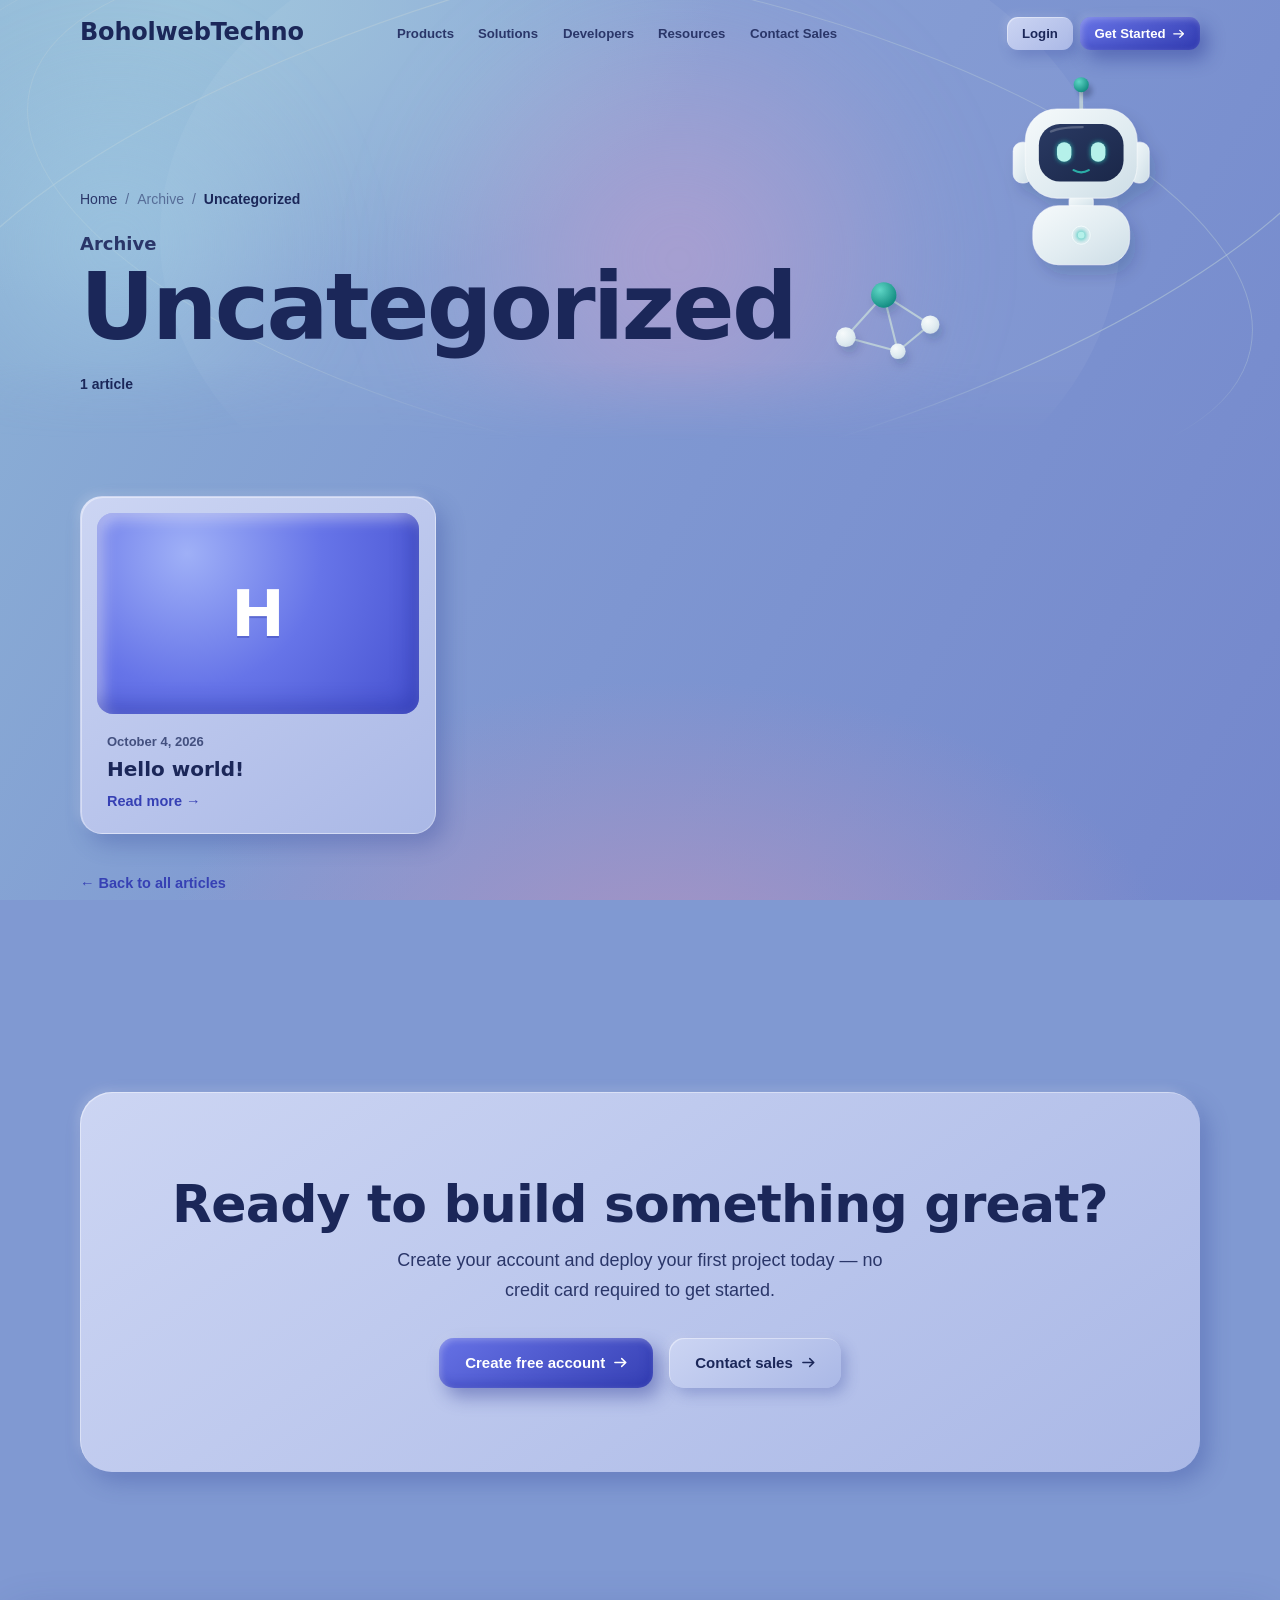
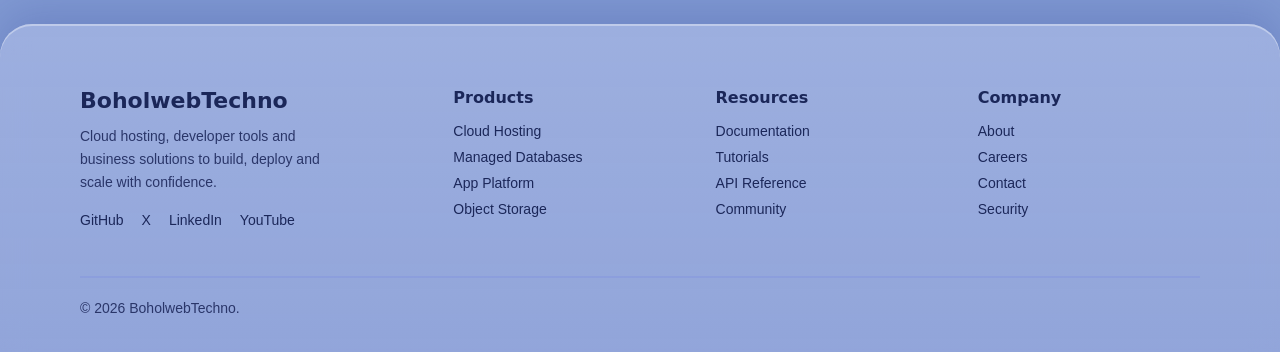
==== commit e23ec62d: "initial commit" ====
--- a/uncategorized.html
+++ b/uncategorized.html
@@ -2,7 +2,7 @@
 <html lang="en">
 <head>
 <meta charset="utf-8">
-<meta name="theme-color" content="#8099d2">
+<meta name="theme-color" content="#e8f0f4">
 <meta name="viewport" content="width=device-width, initial-scale=1, viewport-fit=cover">
 <title>Uncategorized – BoholwebTechno</title>
 <meta name="description" content="Archive of articles filed under Uncategorized.">
@@ -18,12 +18,12 @@
   <div class="banner-art scene" aria-hidden="true">
   <svg class="rings" viewBox="0 0 1600 900" preserveAspectRatio="xMidYMid slice" fill="none">
       <ellipse cx="800" cy="470" rx="600" ry="430" fill="#fff" fill-opacity=".05"/>
-      <g stroke="#fff" fill="none">
+      <g stroke="#b9ccd8" fill="none">
         <ellipse cx="800" cy="450" rx="940" ry="330" transform="rotate(-14 800 450)" stroke-opacity=".55" stroke-width="1.5"/>
         <ellipse cx="800" cy="450" rx="780" ry="300" transform="rotate(12 800 450)" stroke-opacity=".4" stroke-width="1.2"/>
         <ellipse cx="800" cy="450" rx="1040" ry="480" transform="rotate(-4 800 450)" stroke-opacity=".3" stroke-width="1"/>
       </g>
-      <g class="orbit-dots" fill="#fff" stroke="#6b77ea" stroke-width="2">
+      <g class="orbit-dots" fill="#fff" stroke="#0f9f90" stroke-width="2">
         <circle cx="213" cy="236" r="7"/>
         <circle cx="1526" cy="485" r="6"/>
         <circle cx="1285" cy="685" r="7"/>
@@ -35,47 +35,47 @@
     <svg class="art cloud" viewBox="0 0 240 300" role="presentation">
       <defs>
         <linearGradient id="cg" gradientUnits="userSpaceOnUse" x1="50" y1="30" x2="190" y2="300">
-          <stop offset="0" stop-color="#e2e8fa"/><stop offset=".55" stop-color="#c4cff2"/><stop offset="1" stop-color="#a3b3e6"/>
+          <stop offset="0" stop-color="#f6fafb"/><stop offset=".55" stop-color="#e1ecf1"/><stop offset="1" stop-color="#cddde6"/>
         </linearGradient>
-        <filter id="cs" x="-30%" y="-30%" width="160%" height="170%"><feDropShadow dx="7" dy="12" stdDeviation="9" flood-color="#4e5ece" flood-opacity=".34"/></filter>
+        <filter id="cs" x="-30%" y="-30%" width="160%" height="170%"><feDropShadow dx="7" dy="12" stdDeviation="9" flood-color="#1a2749" flood-opacity=".16"/></filter>
         <filter id="cglow" x="-100%" y="-100%" width="300%" height="300%"><feGaussianBlur stdDeviation="2.6"/></filter>
       </defs>
       <g filter="url(#cs)" fill="url(#cg)">
         <circle cx="82" cy="98" r="34"/><circle cx="122" cy="76" r="44"/><circle cx="165" cy="100" r="36"/>
         <rect x="52" y="96" width="150" height="40" rx="20"/>
       </g>
-      <path d="M122 118V84M107 99l15-16 15 16" stroke="#5f6bea" stroke-width="7" stroke-linecap="round" stroke-linejoin="round" fill="none"/>
-      <path d="M122 140v28" stroke="#fff" stroke-width="3" stroke-linecap="round" stroke-dasharray="1 8"/>
+      <path d="M122 118V84M107 99l15-16 15 16" stroke="#0f9f90" stroke-width="7" stroke-linecap="round" stroke-linejoin="round" fill="none"/>
+      <path d="M122 140v28" stroke="#9db4c3" stroke-width="3" stroke-linecap="round" stroke-dasharray="1 8"/>
       <g filter="url(#cs)">
-        <g fill="url(#cg)" stroke="#e6ebfb" stroke-opacity=".7">
+        <g fill="url(#cg)" stroke="#ffffff" stroke-opacity=".7">
           <rect x="62" y="172" width="120" height="32" rx="11"/>
           <rect x="62" y="212" width="120" height="32" rx="11"/>
           <rect x="62" y="252" width="120" height="32" rx="11"/>
         </g>
       </g>
-      <g fill="#b2bff0"><rect x="116" y="185" width="52" height="5" rx="2.5"/><rect x="116" y="225" width="52" height="5" rx="2.5"/><rect x="116" y="265" width="52" height="5" rx="2.5"/></g>
-      <g fill="#52cdee" filter="url(#cglow)" opacity=".9"><circle cx="82" cy="188" r="4.5"/><circle cx="82" cy="228" r="4.5"/><circle cx="82" cy="268" r="4.5"/></g>
-      <g fill="#52cdee"><circle cx="82" cy="188" r="3.4"/><circle cx="82" cy="228" r="3.4"/><circle cx="82" cy="268" r="3.4"/></g>
-      <g fill="#8d98ee"><circle cx="97" cy="188" r="3.4"/><circle cx="97" cy="228" r="3.4"/><circle cx="97" cy="268" r="3.4"/></g>
+      <g fill="#b9ccd8"><rect x="116" y="185" width="52" height="5" rx="2.5"/><rect x="116" y="225" width="52" height="5" rx="2.5"/><rect x="116" y="265" width="52" height="5" rx="2.5"/></g>
+      <g fill="#2ec4b6" filter="url(#cglow)" opacity=".9"><circle cx="82" cy="188" r="4.5"/><circle cx="82" cy="228" r="4.5"/><circle cx="82" cy="268" r="4.5"/></g>
+      <g fill="#2ec4b6"><circle cx="82" cy="188" r="3.4"/><circle cx="82" cy="228" r="3.4"/><circle cx="82" cy="268" r="3.4"/></g>
+      <g fill="#5a6a86"><circle cx="97" cy="188" r="3.4"/><circle cx="97" cy="228" r="3.4"/><circle cx="97" cy="268" r="3.4"/></g>
     </svg>
 
     <svg class="art robot" viewBox="0 0 220 290" role="presentation">
       <defs>
         <linearGradient id="rg" x1="0" y1="0" x2="1" y2="1">
-          <stop offset="0" stop-color="#e2e8fa"/><stop offset=".55" stop-color="#c4cff2"/><stop offset="1" stop-color="#a3b3e6"/>
+          <stop offset="0" stop-color="#f6fafb"/><stop offset=".55" stop-color="#e1ecf1"/><stop offset="1" stop-color="#cddde6"/>
         </linearGradient>
         <linearGradient id="rv" x1="0" y1="0" x2="1" y2="1">
-          <stop offset="0" stop-color="#3a4b94"/><stop offset="1" stop-color="#232f6c"/>
+          <stop offset="0" stop-color="#2a3a63"/><stop offset="1" stop-color="#1a2749"/>
         </linearGradient>
         <radialGradient id="rb" cx=".35" cy=".3" r=".8">
-          <stop offset="0" stop-color="#a9b4fa"/><stop offset="1" stop-color="#4f5bd8"/>
+          <stop offset="0" stop-color="#5fd6c6"/><stop offset="1" stop-color="#0b857a"/>
         </radialGradient>
-        <filter id="rs" x="-30%" y="-20%" width="160%" height="150%"><feDropShadow dx="8" dy="13" stdDeviation="10" flood-color="#4e5ece" flood-opacity=".34"/></filter>
+        <filter id="rs" x="-30%" y="-20%" width="160%" height="150%"><feDropShadow dx="8" dy="13" stdDeviation="10" flood-color="#1a2749" flood-opacity=".16"/></filter>
         <filter id="rglow" x="-100%" y="-100%" width="300%" height="300%"><feGaussianBlur stdDeviation="3.2"/></filter>
       </defs>
-      <path d="M110 66V38" stroke="#b2bff0" stroke-width="5" stroke-linecap="round" fill="none"/>
-      <circle cx="116" cy="38" r="9" fill="#4e5ece" opacity=".3" filter="url(#rglow)"/><circle cx="110" cy="30" r="10" fill="url(#rb)"/>
-      <g filter="url(#rs)" fill="url(#rg)" stroke="#e6ebfb" stroke-opacity=".7">
+      <path d="M110 66V38" stroke="#b9ccd8" stroke-width="5" stroke-linecap="round" fill="none"/>
+      <circle cx="116" cy="38" r="9" fill="#1a2749" opacity=".3" filter="url(#rglow)"/><circle cx="110" cy="30" r="10" fill="url(#rb)"/>
+      <g filter="url(#rs)" fill="url(#rg)" stroke="#ffffff" stroke-opacity=".7">
         <rect x="20" y="106" width="26" height="54" rx="12"/>
         <rect x="174" y="106" width="26" height="54" rx="12"/>
         <rect x="94" y="176" width="32" height="20" rx="7"/>
@@ -84,21 +84,21 @@
       </g>
       <rect x="54" y="82" width="112" height="76" rx="28" fill="url(#rv)"/>
       <path d="M70 92c10-5 28-6 42-6" stroke="#fff" stroke-opacity=".22" stroke-width="3" stroke-linecap="round" fill="none"/>
-      <g fill="#52cdee" filter="url(#rglow)" opacity=".95"><rect x="78" y="106" width="19" height="26" rx="9.5"/><rect x="123" y="106" width="19" height="26" rx="9.5"/></g>
-      <g fill="#a6efff"><rect x="78" y="106" width="19" height="26" rx="9.5"/><rect x="123" y="106" width="19" height="26" rx="9.5"/></g>
-      <path d="M100 143q10 6 20 0" stroke="#52cdee" stroke-width="3" stroke-linecap="round" fill="none" opacity=".85"/>
-      <circle cx="110" cy="229" r="12" fill="#c4cff2" stroke="#e6ebfb"/>
-      <circle cx="110" cy="229" r="6" fill="#52cdee" filter="url(#rglow)"/>
-      <circle cx="110" cy="229" r="4.4" fill="#a6efff"/>
+      <g fill="#2ec4b6" filter="url(#rglow)" opacity=".95"><rect x="78" y="106" width="19" height="26" rx="9.5"/><rect x="123" y="106" width="19" height="26" rx="9.5"/></g>
+      <g fill="#b5f1ea"><rect x="78" y="106" width="19" height="26" rx="9.5"/><rect x="123" y="106" width="19" height="26" rx="9.5"/></g>
+      <path d="M100 143q10 6 20 0" stroke="#2ec4b6" stroke-width="3" stroke-linecap="round" fill="none" opacity=".85"/>
+      <circle cx="110" cy="229" r="12" fill="#e1ecf1" stroke="#ffffff"/>
+      <circle cx="110" cy="229" r="6" fill="#2ec4b6" filter="url(#rglow)"/>
+      <circle cx="110" cy="229" r="4.4" fill="#b5f1ea"/>
     </svg>
 
     <svg class="art net" viewBox="0 0 200 150" role="presentation">
       <defs>
-        <radialGradient id="ng" cx=".35" cy=".3" r=".8"><stop offset="0" stop-color="#dfe5f9"/><stop offset=".6" stop-color="#bfcbf0"/><stop offset="1" stop-color="#9aabe2"/></radialGradient>
-        <radialGradient id="na" cx=".35" cy=".3" r=".8"><stop offset="0" stop-color="#a9b4fa"/><stop offset="1" stop-color="#4f5bd8"/></radialGradient>
-        <filter id="ns" x="-40%" y="-40%" width="190%" height="190%"><feDropShadow dx="5" dy="9" stdDeviation="6" flood-color="#4e5ece" flood-opacity=".32"/></filter>
+        <radialGradient id="ng" cx=".35" cy=".3" r=".8"><stop offset="0" stop-color="#f6fafb"/><stop offset=".6" stop-color="#e1ecf1"/><stop offset="1" stop-color="#cddde6"/></radialGradient>
+        <radialGradient id="na" cx=".35" cy=".3" r=".8"><stop offset="0" stop-color="#5fd6c6"/><stop offset="1" stop-color="#0b857a"/></radialGradient>
+        <filter id="ns" x="-40%" y="-40%" width="190%" height="190%"><feDropShadow dx="5" dy="9" stdDeviation="6" flood-color="#1a2749" flood-opacity=".16"/></filter>
       </defs>
-      <g stroke="#fff" stroke-width="3" stroke-linecap="round" stroke-linejoin="round" fill="none" opacity=".9">
+      <g stroke="#b9ccd8" stroke-width="3" stroke-linecap="round" stroke-linejoin="round" fill="none">
         <path d="M38 104L92 44L158 86L112 124L38 104M92 44L112 124"/>
       </g>
       <g filter="url(#ns)">
--- a/style.css
+++ b/style.css
@@ -11,21 +11,21 @@
   --u: min(calc(100vw / 1280), calc(100dvh / 760));
 
   /* ink (text) */
-  --ink: #26336b;
-  --ink-soft: #384577;
-  --ink-faint: #53608f;
+  --ink: #1b2759;
+  --ink-soft: #2a3669;
+  --ink-faint: #43507f;
 
   /* accent */
-  --accent: #5f6bea;
-  --accent-hi: #7c87f3;
-  --accent-deep: #3a45c2;
+  --accent: #4f5bd6;
+  --accent-hi: #6672e6;
+  --accent-deep: #3640b4;
 
   /* clay surfaces */
-  --surface: #dde4fd;
-  --surface-hi: #f1f4ff;
-  --surface-lo: #d3dbfa;
-  --lit: rgba(255, 255, 255, 0.55);
-  --shade: rgba(104, 121, 214, 0.34);
+  --surface: #b9c5ec;
+  --surface-hi: #ccd5f3;
+  --surface-lo: #aab8e6;
+  --lit: rgba(255, 255, 255, 0.22);
+  --shade: rgba(52, 70, 160, 0.34);
 
   /* science accent: cool cyan for LEDs, eyes and data */
   --cyan: #52cdee;
@@ -35,13 +35,13 @@
 
   /* the three shadows that make everything feel soft */
   --raise:
-    8px 10px 22px rgba(86, 104, 200, 0.26), -4px -4px 10px rgba(255, 255, 255, 0.55),
-    inset 1px 1px 0 rgba(255, 255, 255, 0.9);
+    8px 10px 22px rgba(44, 62, 150, 0.3), -4px -4px 10px rgba(255, 255, 255, 0.16),
+    inset 1px 1px 0 rgba(255, 255, 255, 0.4);
   --raise-sm:
-    5px 6px 14px rgba(86, 104, 200, 0.24), -3px -3px 8px rgba(255, 255, 255, 0.5),
-    inset 1px 1px 0 rgba(255, 255, 255, 0.9);
-  --press: inset 5px 5px 11px rgba(86, 104, 200, 0.26), inset -5px -5px 11px rgba(255, 255, 255, 0.85);
-  --press-sm: inset 3px 3px 6px rgba(86, 104, 200, 0.28), inset -3px -3px 6px rgba(255, 255, 255, 0.85);
+    5px 6px 14px rgba(44, 62, 150, 0.28), -3px -3px 8px rgba(255, 255, 255, 0.14),
+    inset 1px 1px 0 rgba(255, 255, 255, 0.4);
+  --press: inset 5px 5px 11px rgba(44, 62, 150, 0.3), inset -5px -5px 11px rgba(255, 255, 255, 0.22);
+  --press-sm: inset 3px 3px 6px rgba(44, 62, 150, 0.32), inset -3px -3px 6px rgba(255, 255, 255, 0.22);
 
   --clay-face: linear-gradient(145deg, var(--surface-hi), var(--surface-lo));
 
@@ -77,7 +77,7 @@
   overflow-x: hidden;
   scroll-behavior: smooth;
   scroll-padding-top: 76px; /* anchor links stop below the sticky header */
-  background: #a9c3f6;
+  background: #8099d2;
 }
 
 /* the page-wide gradient: aqua top-left, periwinkle right, lavender-pink glow at the bottom */
@@ -87,9 +87,9 @@
   inset: 0;
   z-index: -1;
   background:
-    radial-gradient(60% 50% at 14% 0%, #c6e8f4 0%, rgba(198, 232, 244, 0) 70%),
-    radial-gradient(55% 45% at 52% 108%, #ecc9ee 0%, rgba(236, 201, 238, 0) 72%),
-    linear-gradient(120deg, #b7dcf3 0%, #abc6f6 45%, #9db5f9 100%);
+    radial-gradient(60% 50% at 14% 0%, #9cc3dc 0%, rgba(156, 195, 220, 0) 70%),
+    radial-gradient(55% 45% at 52% 108%, #a894c4 0%, rgba(168, 148, 196, 0) 72%),
+    linear-gradient(120deg, #8db4d6 0%, #8099d2 45%, #7487cc 100%);
 }
 
 body {
@@ -148,7 +148,7 @@
   bottom: -26%;
   width: 46%;
   aspect-ratio: 1;
-  background: radial-gradient(circle, rgba(240, 196, 236, 0.9) 0%, rgba(240, 196, 236, 0) 68%);
+  background: radial-gradient(circle, rgba(196, 160, 206, 0.6) 0%, rgba(196, 160, 206, 0) 68%);
 }
 
 .scene .glow-b {
@@ -156,7 +156,7 @@
   top: 6%;
   width: 34%;
   aspect-ratio: 1;
-  background: radial-gradient(circle, rgba(214, 240, 248, 0.9) 0%, rgba(214, 240, 248, 0) 70%);
+  background: radial-gradient(circle, rgba(170, 214, 232, 0.5) 0%, rgba(170, 214, 232, 0) 70%);
 }
 
 .art {
@@ -228,12 +228,12 @@
   inset: 8px max(8px, calc(var(--edge) - 22px));
   z-index: -1;
   border-radius: 20px;
-  background: linear-gradient(145deg, rgba(246, 248, 255, 0.97), rgba(228, 235, 254, 0.96));
+  background: linear-gradient(145deg, rgba(190, 202, 238, 0.97), rgba(171, 184, 228, 0.97));
   -webkit-backdrop-filter: blur(6px);
   backdrop-filter: blur(6px);
   box-shadow:
     6px 8px 18px rgba(86, 104, 200, 0.24),
-    inset 0 1px 0 rgba(255, 255, 255, 0.9);
+    inset 0 1px 0 rgba(255, 255, 255, 0.4);
   opacity: 0;
   transform: translateY(-6px);
   transition:
@@ -250,7 +250,7 @@
 
 @supports not ((backdrop-filter: blur(1px)) or (-webkit-backdrop-filter: blur(1px))) {
   .nav::before {
-    background: rgba(232, 237, 254, 0.97);
+    background: rgba(182, 195, 234, 0.98);
   }
 }
 
@@ -338,9 +338,9 @@
   background: linear-gradient(145deg, var(--accent-hi), var(--accent-deep));
   color: #fff;
   box-shadow:
-    8px 10px 20px rgba(70, 82, 210, 0.42),
-    -6px -6px 14px rgba(255, 255, 255, 0.7),
-    inset 3px 3px 8px rgba(255, 255, 255, 0.35),
+    7px 9px 18px rgba(30, 42, 140, 0.4),
+    -3px -3px 8px rgba(255, 255, 255, 0.12),
+    inset 2px 2px 6px rgba(255, 255, 255, 0.28),
     inset -4px -5px 10px rgba(40, 50, 170, 0.38);
   transition:
     box-shadow 0.2s ease,
@@ -614,11 +614,11 @@
     top: calc(max(58px, calc(67 * var(--u))) + 2px);
     right: max(8px, calc(var(--edge) - 22px));
     width: min(320px, calc(100% - 2 * var(--gutter)));
-    background: linear-gradient(145deg, rgba(248, 250, 255, 0.99), rgba(230, 236, 254, 0.98));
+    background: linear-gradient(145deg, rgba(190, 202, 238, 0.99), rgba(171, 184, 228, 0.99));
     box-shadow:
       12px 16px 36px rgba(104, 121, 214, 0.34),
       -6px -6px 18px rgba(255, 255, 255, 0.7),
-      inset 0 1px 0 rgba(255, 255, 255, 0.95);
+      inset 0 1px 0 rgba(255, 255, 255, 0.4);
     border-radius: 20px;
     padding: 10px 8px 12px;
     flex-direction: column;
@@ -942,7 +942,7 @@
 
 /* raised clay card */
 .card {
-  border: 1px solid rgba(255, 255, 255, 0.75);
+  border: 1px solid rgba(255, 255, 255, 0.3);
   background: var(--clay-face);
   border-radius: 22px;
   padding: 28px;
@@ -955,9 +955,9 @@
 .card:hover {
   transform: translateY(-3px);
   box-shadow:
-    11px 14px 26px rgba(86, 104, 200, 0.3),
-    -4px -4px 10px rgba(255, 255, 255, 0.55),
-    inset 1px 1px 0 rgba(255, 255, 255, 0.9);
+    11px 14px 26px rgba(44, 62, 150, 0.34),
+    -4px -4px 10px rgba(255, 255, 255, 0.16),
+    inset 1px 1px 0 rgba(255, 255, 255, 0.4);
 }
 
 /* icon sits in a pressed dimple */
@@ -1002,7 +1002,7 @@
 }
 
 .stat {
-  border: 1px solid rgba(255, 255, 255, 0.75);
+  border: 1px solid rgba(255, 255, 255, 0.3);
   padding: 24px 26px;
   border-radius: 20px;
   background: var(--clay-face);
@@ -1034,11 +1034,11 @@
 /* footer: a frosted clay shelf */
 .foot {
   margin-top: 24px;
-  background: linear-gradient(180deg, rgba(246, 248, 255, 0.62), rgba(222, 230, 253, 0.5));
+  background: linear-gradient(180deg, rgba(176, 190, 232, 0.6), rgba(160, 175, 224, 0.55));
   border-radius: 32px 32px 0 0;
   box-shadow:
-    inset 0 2px 0 rgba(255, 255, 255, 0.85),
-    0 -12px 40px rgba(104, 121, 214, 0.2);
+    inset 0 2px 0 rgba(255, 255, 255, 0.35),
+    0 -12px 40px rgba(44, 62, 150, 0.22);
   -webkit-backdrop-filter: blur(14px);
   backdrop-filter: blur(14px);
   padding: 36px var(--gutter);
@@ -1167,7 +1167,7 @@
 }
 
 .sol {
-  border: 1px solid rgba(255, 255, 255, 0.75);
+  border: 1px solid rgba(255, 255, 255, 0.3);
   border-radius: 22px;
   padding: 0 30px;
   background: var(--clay-face);
@@ -1273,7 +1273,7 @@
 
 /* terminal: a pressed-in screen */
 .term {
-  background: #e6ebff;
+  background: #aebbea;
   border-radius: 20px;
   overflow: hidden;
   box-shadow: var(--press);
@@ -1289,8 +1289,8 @@
   width: 11px;
   height: 11px;
   border-radius: 50%;
-  background: #b8c3f1;
-  box-shadow: inset 1px 1px 2px rgba(255, 255, 255, 0.7), 1px 2px 3px rgba(104, 121, 214, 0.3);
+  background: #8d9cdb;
+  box-shadow: inset 1px 1px 2px rgba(255, 255, 255, 0.4), 1px 2px 3px rgba(104, 121, 214, 0.3);
 }
 
 .term-bar i:last-child {
@@ -1308,11 +1308,11 @@
 }
 
 .term .dim {
-  color: #55629a;
+  color: #3c4a82;
 }
 
 .term .ok {
-  color: #0b6b50;
+  color: #07553f;
 }
 
 .term .url {
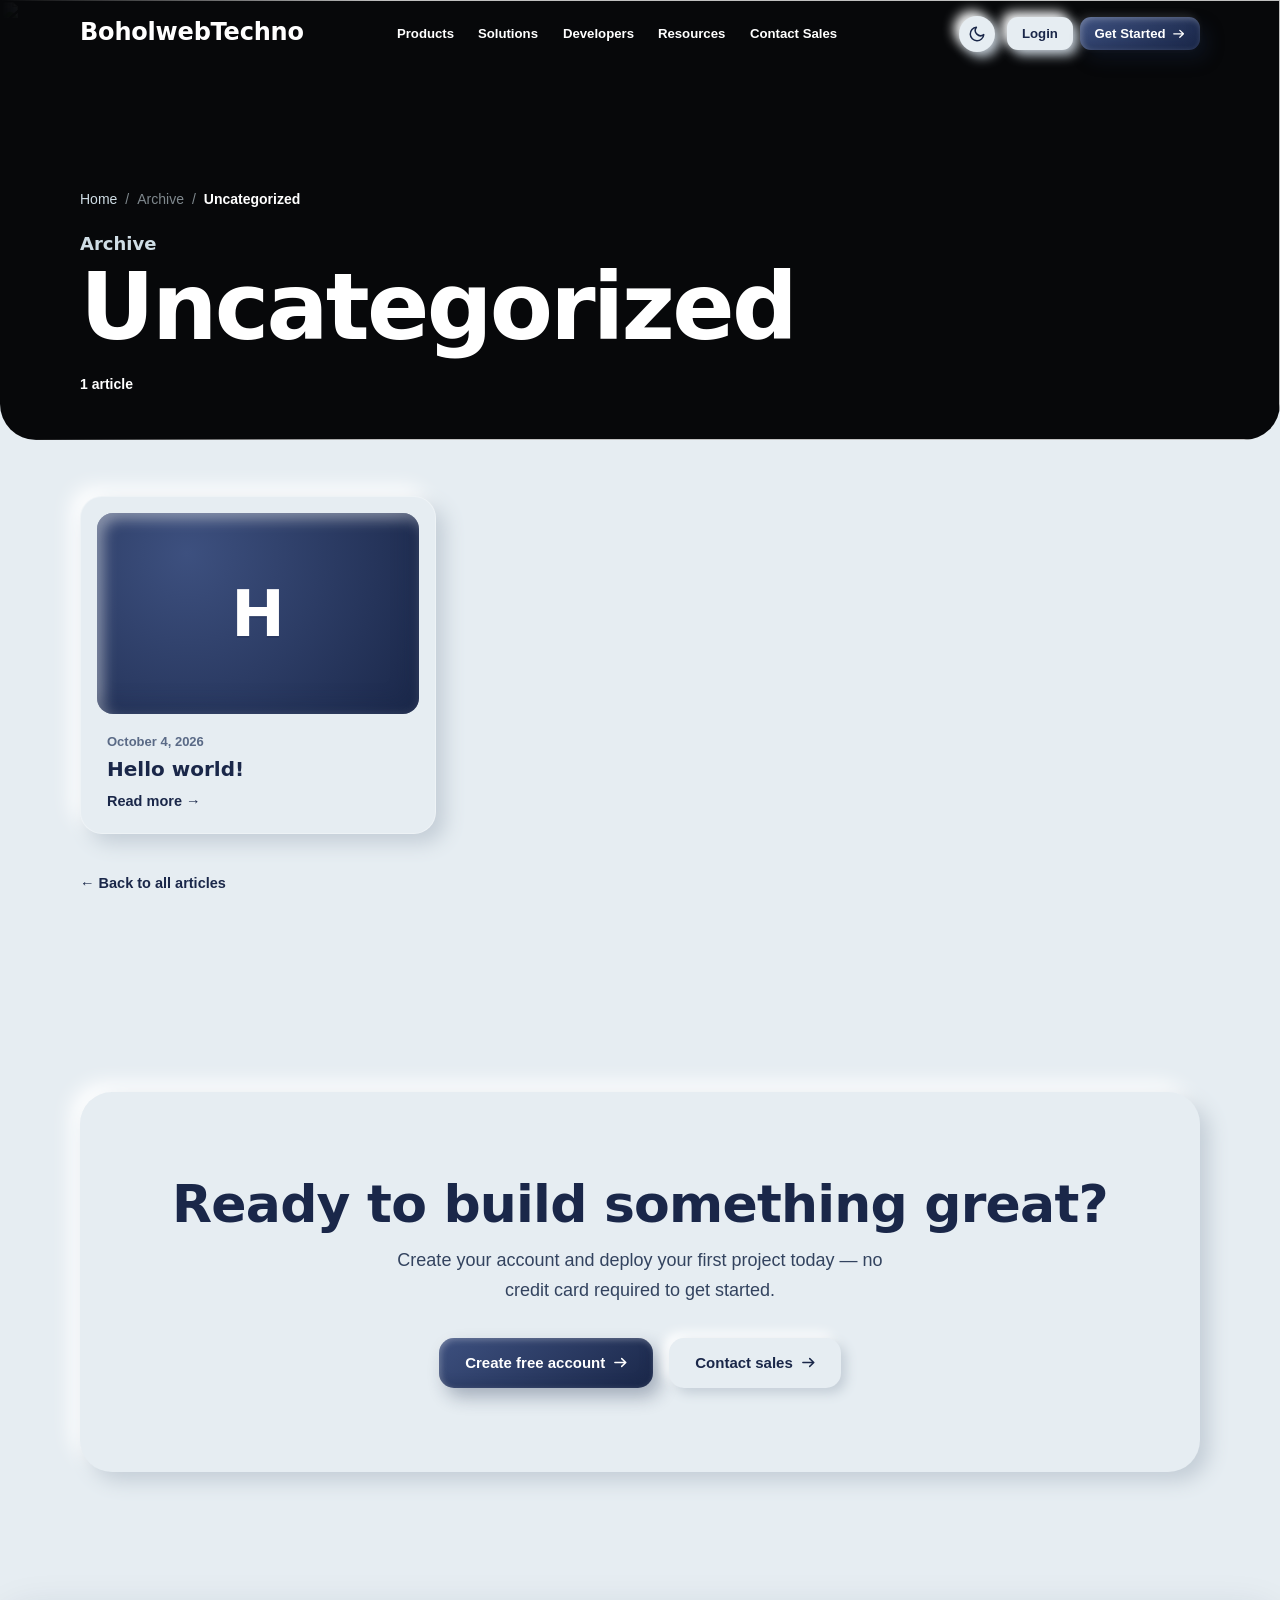
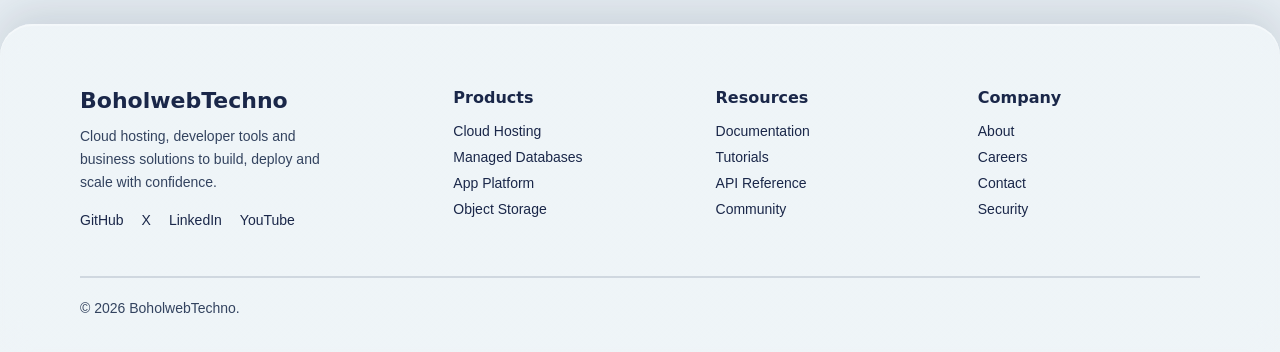
==== commit 095fc774: "initial commit" ====
--- a/uncategorized.html
+++ b/uncategorized.html
@@ -2,7 +2,8 @@
 <html lang="en">
 <head>
 <meta charset="utf-8">
-<meta name="theme-color" content="#e8f0f4">
+<script>(function(){var t=null;try{t=localStorage.getItem('theme')}catch(e){}if(t!=='dark'&&t!=='light'){t=window.matchMedia&&window.matchMedia('(prefers-color-scheme: dark)').matches?'dark':'light'}document.documentElement.setAttribute('data-theme',t)})();</script>
+<meta name="theme-color" content="#07080a">
 <meta name="viewport" content="width=device-width, initial-scale=1, viewport-fit=cover">
 <title>Uncategorized – BoholwebTechno</title>
 <meta name="description" content="Archive of articles filed under Uncategorized.">
@@ -15,100 +16,7 @@
 <a class="skip" href="#content">Skip to content</a>
 
 <section class="page-banner">
-  <div class="banner-art scene" aria-hidden="true">
-  <svg class="rings" viewBox="0 0 1600 900" preserveAspectRatio="xMidYMid slice" fill="none">
-      <ellipse cx="800" cy="470" rx="600" ry="430" fill="#fff" fill-opacity=".05"/>
-      <g stroke="#b9ccd8" fill="none">
-        <ellipse cx="800" cy="450" rx="940" ry="330" transform="rotate(-14 800 450)" stroke-opacity=".55" stroke-width="1.5"/>
-        <ellipse cx="800" cy="450" rx="780" ry="300" transform="rotate(12 800 450)" stroke-opacity=".4" stroke-width="1.2"/>
-        <ellipse cx="800" cy="450" rx="1040" ry="480" transform="rotate(-4 800 450)" stroke-opacity=".3" stroke-width="1"/>
-      </g>
-      <g class="orbit-dots" fill="#fff" stroke="#0f9f90" stroke-width="2">
-        <circle cx="213" cy="236" r="7"/>
-        <circle cx="1526" cy="485" r="6"/>
-        <circle cx="1285" cy="685" r="7"/>
-        <circle cx="140" cy="640" r="6"/>
-      </g>
-    </svg>
-    <span class="glow glow-a"></span><span class="glow glow-b"></span>
-
-    <svg class="art cloud" viewBox="0 0 240 300" role="presentation">
-      <defs>
-        <linearGradient id="cg" gradientUnits="userSpaceOnUse" x1="50" y1="30" x2="190" y2="300">
-          <stop offset="0" stop-color="#f6fafb"/><stop offset=".55" stop-color="#e1ecf1"/><stop offset="1" stop-color="#cddde6"/>
-        </linearGradient>
-        <filter id="cs" x="-30%" y="-30%" width="160%" height="170%"><feDropShadow dx="7" dy="12" stdDeviation="9" flood-color="#1a2749" flood-opacity=".16"/></filter>
-        <filter id="cglow" x="-100%" y="-100%" width="300%" height="300%"><feGaussianBlur stdDeviation="2.6"/></filter>
-      </defs>
-      <g filter="url(#cs)" fill="url(#cg)">
-        <circle cx="82" cy="98" r="34"/><circle cx="122" cy="76" r="44"/><circle cx="165" cy="100" r="36"/>
-        <rect x="52" y="96" width="150" height="40" rx="20"/>
-      </g>
-      <path d="M122 118V84M107 99l15-16 15 16" stroke="#0f9f90" stroke-width="7" stroke-linecap="round" stroke-linejoin="round" fill="none"/>
-      <path d="M122 140v28" stroke="#9db4c3" stroke-width="3" stroke-linecap="round" stroke-dasharray="1 8"/>
-      <g filter="url(#cs)">
-        <g fill="url(#cg)" stroke="#ffffff" stroke-opacity=".7">
-          <rect x="62" y="172" width="120" height="32" rx="11"/>
-          <rect x="62" y="212" width="120" height="32" rx="11"/>
-          <rect x="62" y="252" width="120" height="32" rx="11"/>
-        </g>
-      </g>
-      <g fill="#b9ccd8"><rect x="116" y="185" width="52" height="5" rx="2.5"/><rect x="116" y="225" width="52" height="5" rx="2.5"/><rect x="116" y="265" width="52" height="5" rx="2.5"/></g>
-      <g fill="#2ec4b6" filter="url(#cglow)" opacity=".9"><circle cx="82" cy="188" r="4.5"/><circle cx="82" cy="228" r="4.5"/><circle cx="82" cy="268" r="4.5"/></g>
-      <g fill="#2ec4b6"><circle cx="82" cy="188" r="3.4"/><circle cx="82" cy="228" r="3.4"/><circle cx="82" cy="268" r="3.4"/></g>
-      <g fill="#5a6a86"><circle cx="97" cy="188" r="3.4"/><circle cx="97" cy="228" r="3.4"/><circle cx="97" cy="268" r="3.4"/></g>
-    </svg>
-
-    <svg class="art robot" viewBox="0 0 220 290" role="presentation">
-      <defs>
-        <linearGradient id="rg" x1="0" y1="0" x2="1" y2="1">
-          <stop offset="0" stop-color="#f6fafb"/><stop offset=".55" stop-color="#e1ecf1"/><stop offset="1" stop-color="#cddde6"/>
-        </linearGradient>
-        <linearGradient id="rv" x1="0" y1="0" x2="1" y2="1">
-          <stop offset="0" stop-color="#2a3a63"/><stop offset="1" stop-color="#1a2749"/>
-        </linearGradient>
-        <radialGradient id="rb" cx=".35" cy=".3" r=".8">
-          <stop offset="0" stop-color="#5fd6c6"/><stop offset="1" stop-color="#0b857a"/>
-        </radialGradient>
-        <filter id="rs" x="-30%" y="-20%" width="160%" height="150%"><feDropShadow dx="8" dy="13" stdDeviation="10" flood-color="#1a2749" flood-opacity=".16"/></filter>
-        <filter id="rglow" x="-100%" y="-100%" width="300%" height="300%"><feGaussianBlur stdDeviation="3.2"/></filter>
-      </defs>
-      <path d="M110 66V38" stroke="#b9ccd8" stroke-width="5" stroke-linecap="round" fill="none"/>
-      <circle cx="116" cy="38" r="9" fill="#1a2749" opacity=".3" filter="url(#rglow)"/><circle cx="110" cy="30" r="10" fill="url(#rb)"/>
-      <g filter="url(#rs)" fill="url(#rg)" stroke="#ffffff" stroke-opacity=".7">
-        <rect x="20" y="106" width="26" height="54" rx="12"/>
-        <rect x="174" y="106" width="26" height="54" rx="12"/>
-        <rect x="94" y="176" width="32" height="20" rx="7"/>
-        <rect x="46" y="190" width="128" height="78" rx="34"/>
-        <rect x="36" y="62" width="148" height="118" rx="42"/>
-      </g>
-      <rect x="54" y="82" width="112" height="76" rx="28" fill="url(#rv)"/>
-      <path d="M70 92c10-5 28-6 42-6" stroke="#fff" stroke-opacity=".22" stroke-width="3" stroke-linecap="round" fill="none"/>
-      <g fill="#2ec4b6" filter="url(#rglow)" opacity=".95"><rect x="78" y="106" width="19" height="26" rx="9.5"/><rect x="123" y="106" width="19" height="26" rx="9.5"/></g>
-      <g fill="#b5f1ea"><rect x="78" y="106" width="19" height="26" rx="9.5"/><rect x="123" y="106" width="19" height="26" rx="9.5"/></g>
-      <path d="M100 143q10 6 20 0" stroke="#2ec4b6" stroke-width="3" stroke-linecap="round" fill="none" opacity=".85"/>
-      <circle cx="110" cy="229" r="12" fill="#e1ecf1" stroke="#ffffff"/>
-      <circle cx="110" cy="229" r="6" fill="#2ec4b6" filter="url(#rglow)"/>
-      <circle cx="110" cy="229" r="4.4" fill="#b5f1ea"/>
-    </svg>
-
-    <svg class="art net" viewBox="0 0 200 150" role="presentation">
-      <defs>
-        <radialGradient id="ng" cx=".35" cy=".3" r=".8"><stop offset="0" stop-color="#f6fafb"/><stop offset=".6" stop-color="#e1ecf1"/><stop offset="1" stop-color="#cddde6"/></radialGradient>
-        <radialGradient id="na" cx=".35" cy=".3" r=".8"><stop offset="0" stop-color="#5fd6c6"/><stop offset="1" stop-color="#0b857a"/></radialGradient>
-        <filter id="ns" x="-40%" y="-40%" width="190%" height="190%"><feDropShadow dx="5" dy="9" stdDeviation="6" flood-color="#1a2749" flood-opacity=".16"/></filter>
-      </defs>
-      <g stroke="#b9ccd8" stroke-width="3" stroke-linecap="round" stroke-linejoin="round" fill="none">
-        <path d="M38 104L92 44L158 86L112 124L38 104M92 44L112 124"/>
-      </g>
-      <g filter="url(#ns)">
-        <circle cx="38" cy="104" r="14" fill="url(#ng)"/>
-        <circle cx="92" cy="44" r="18" fill="url(#na)"/>
-        <circle cx="158" cy="86" r="13" fill="url(#ng)"/>
-        <circle cx="112" cy="124" r="11" fill="url(#ng)"/>
-      </g>
-    </svg>
-  </div>
+  <div class="banner-art scene" aria-hidden="true"><img class="hero-photo" src="assets/hero.webp" alt="" width="1024" height="572" fetchpriority="high"></div>
   <header class="nav">
     <a class="logo" href="index-full.html">BoholwebTechno</a>
     <nav class="nav-links" aria-label="Primary">
@@ -119,6 +27,7 @@
       <a href="https://boholwebtechno.com/contact/">Contact Sales</a>
     </nav>
     <div class="nav-actions">
+      <button class="theme-toggle" type="button" aria-label="Switch to dark theme" aria-pressed="false"><svg class="i-moon" viewBox="0 0 24 24" fill="none" stroke="currentColor" stroke-width="2" stroke-linecap="round" stroke-linejoin="round" aria-hidden="true"><path d="M21 12.8A9 9 0 1 1 11.2 3a7 7 0 0 0 9.8 9.8z"/></svg><svg class="i-sun" viewBox="0 0 24 24" fill="none" stroke="currentColor" stroke-width="2" stroke-linecap="round" stroke-linejoin="round" aria-hidden="true"><circle cx="12" cy="12" r="4"/><path d="M12 2v2M12 20v2M4.9 4.9l1.4 1.4M17.7 17.7l1.4 1.4M2 12h2M20 12h2M4.9 19.1l1.4-1.4M17.7 6.3l1.4-1.4"/></svg></button>
       <a class="btn btn-login" href="#">Login</a>
       <a class="btn btn-nav-start" href="https://boholwebtechno.com/sign-up/">Get Started
         <svg class="arw" viewBox="0 0 12 10" fill="none" aria-hidden="true"><path d="M0.8 5h10M7.1 1.4 10.9 5l-3.8 3.6" stroke="currentColor" stroke-width="1.35" stroke-linecap="round" stroke-linejoin="round"/></svg>
@@ -133,6 +42,7 @@
     <a href="index-full.html#resources">Resources</a>
     <a href="https://boholwebtechno.com/contact/">Contact Sales</a>
     <div class="divider"></div>
+    <button class="theme-toggle theme-row" type="button" aria-label="Switch to dark theme" aria-pressed="false"><span class="tt-label">Dark theme</span><svg class="i-moon" viewBox="0 0 24 24" fill="none" stroke="currentColor" stroke-width="2" stroke-linecap="round" stroke-linejoin="round" aria-hidden="true"><path d="M21 12.8A9 9 0 1 1 11.2 3a7 7 0 0 0 9.8 9.8z"/></svg><svg class="i-sun" viewBox="0 0 24 24" fill="none" stroke="currentColor" stroke-width="2" stroke-linecap="round" stroke-linejoin="round" aria-hidden="true"><circle cx="12" cy="12" r="4"/><path d="M12 2v2M12 20v2M4.9 4.9l1.4 1.4M17.7 17.7l1.4 1.4M2 12h2M20 12h2M4.9 19.1l1.4-1.4M17.7 6.3l1.4-1.4"/></svg></button>
     <a href="#">Login</a>
     <a class="m-start" href="https://boholwebtechno.com/sign-up/">Get Started
       <svg class="arw" viewBox="0 0 12 10" fill="none" aria-hidden="true"><path d="M0.8 5h10M7.1 1.4 10.9 5l-3.8 3.6" stroke="currentColor" stroke-width="1.35" stroke-linecap="round" stroke-linejoin="round"/></svg>
@@ -149,7 +59,7 @@
 </section>
 
 <main id="content">
-  <section class="sec list"><div class="wrap">
+  <section class="sec list"><div class="fx" data-meteors="3" aria-hidden="true"></div><div class="wrap">
     <div class="grid g3">
       <article class="card pcard rv">
         <a class="thumb" href="https://boholwebtechno.com/hello-world" aria-hidden="true" tabindex="-1">H</a>
@@ -161,7 +71,7 @@
     <p class="back rv"><a class="more" href="index-full.html#resources">&larr; Back to all articles</a></p>
   </div></section>
 
-  <section class="sec cta-band"><div class="wrap">
+  <section class="sec cta-band"><div class="wrap"><div class="fx" data-meteors="14" aria-hidden="true"></div>
   <h2 class="rv">Ready to build something great?</h2>
   <p class="lead rv" style="margin:0 auto 32px">Create your account and deploy your first project today &mdash; no credit card required to get started.</p>
   <div class="cta-row rv">
@@ -252,5 +162,45 @@
   window.addEventListener('scroll',update,{passive:true});
 })();
 </script>
+<script>
+(function(){
+  var root=document.documentElement;
+  var btns=document.querySelectorAll('.theme-toggle');
+  function sync(){
+    var dark=root.getAttribute('data-theme')==='dark';
+    btns.forEach(function(b){
+      b.setAttribute('aria-label',dark?'Switch to light theme':'Switch to dark theme');
+      b.setAttribute('aria-pressed',dark?'true':'false');
+      var l=b.querySelector('.tt-label'); if(l) l.textContent=dark?'Light theme':'Dark theme';
+    });
+  }
+  btns.forEach(function(b){b.addEventListener('click',function(){
+    var next=root.getAttribute('data-theme')==='dark'?'light':'dark';
+    root.setAttribute('data-theme',next);
+    try{localStorage.setItem('theme',next)}catch(e){}
+    sync();
+  })});
+  sync();
+})();
+</script>
+<script>
+/* meteor background: spawn streaks inside every .fx layer */
+(function(){
+  if (window.matchMedia && window.matchMedia('(prefers-reduced-motion: reduce)').matches) return;
+  document.querySelectorAll('.fx').forEach(function(fx){
+    var n = parseInt(fx.getAttribute('data-meteors'), 10) || 4;
+    for (var i = 0; i < n; i++) {
+      var m = document.createElement('span');
+      var dur = 6 + Math.random() * 7;
+      m.className = 'meteor';
+      m.style.setProperty('--x', (25 + Math.random() * 105) + '%');
+      m.style.setProperty('--len', (70 + Math.random() * 90) + 'px');
+      m.style.setProperty('--dur', dur + 's');
+      m.style.setProperty('--delay', (-Math.random() * dur) + 's');
+      fx.appendChild(m);
+    }
+  });
+})();
+</script>
 </body>
 </html>
--- a/style.css
+++ b/style.css
@@ -11,37 +11,37 @@
   --u: min(calc(100vw / 1280), calc(100dvh / 760));
 
   /* ink (text) */
-  --ink: #1b2759;
-  --ink-soft: #2a3669;
-  --ink-faint: #43507f;
+  --ink: #1a2749;
+  --ink-soft: #33435f;
+  --ink-faint: #5a6a86;
 
   /* accent */
-  --accent: #4f5bd6;
-  --accent-hi: #6672e6;
-  --accent-deep: #3640b4;
+  --accent: #0d9183;
+  --accent-hi: #16a99a;
+  --accent-deep: #0a766b;
 
   /* clay surfaces */
-  --surface: #b9c5ec;
-  --surface-hi: #ccd5f3;
-  --surface-lo: #aab8e6;
-  --lit: rgba(255, 255, 255, 0.22);
-  --shade: rgba(52, 70, 160, 0.34);
+  --surface: #e3edf2;
+  --surface-hi: #f6fafb;
+  --surface-lo: #d3e2ea;
+  --lit: rgba(var(--hl), 0.22);
+  --shade: rgba(26, 39, 73, 0.2);
 
   /* science accent: cool cyan for LEDs, eyes and data */
-  --cyan: #52cdee;
+  --cyan: #9fb3d9;
 
   --font-display: "Manrope", "Inter", -apple-system, BlinkMacSystemFont, "Segoe UI", system-ui, sans-serif;
   --font-body: "Inter", -apple-system, BlinkMacSystemFont, "Segoe UI", Roboto, sans-serif;
 
   /* the three shadows that make everything feel soft */
   --raise:
-    8px 10px 22px rgba(44, 62, 150, 0.3), -4px -4px 10px rgba(255, 255, 255, 0.16),
-    inset 1px 1px 0 rgba(255, 255, 255, 0.4);
+    8px 10px 22px rgba(26, 39, 73, 0.18), -4px -4px 10px rgba(var(--hl), 0.16),
+    inset 1px 1px 0 rgba(var(--hl), 0.4);
   --raise-sm:
-    5px 6px 14px rgba(44, 62, 150, 0.28), -3px -3px 8px rgba(255, 255, 255, 0.14),
-    inset 1px 1px 0 rgba(255, 255, 255, 0.4);
-  --press: inset 5px 5px 11px rgba(44, 62, 150, 0.3), inset -5px -5px 11px rgba(255, 255, 255, 0.22);
-  --press-sm: inset 3px 3px 6px rgba(44, 62, 150, 0.32), inset -3px -3px 6px rgba(255, 255, 255, 0.22);
+    5px 6px 14px rgba(26, 39, 73, 0.17), -3px -3px 8px rgba(var(--hl), 0.14),
+    inset 1px 1px 0 rgba(var(--hl), 0.4);
+  --press: inset 5px 5px 11px rgba(26, 39, 73, 0.18), inset -5px -5px 11px rgba(var(--hl), 0.22);
+  --press-sm: inset 3px 3px 6px rgba(26, 39, 73, 0.19), inset -3px -3px 6px rgba(var(--hl), 0.22);
 
   --clay-face: linear-gradient(145deg, var(--surface-hi), var(--surface-lo));
 
@@ -77,7 +77,7 @@
   overflow-x: hidden;
   scroll-behavior: smooth;
   scroll-padding-top: 76px; /* anchor links stop below the sticky header */
-  background: #8099d2;
+  background: var(--page);
 }
 
 /* the page-wide gradient: aqua top-left, periwinkle right, lavender-pink glow at the bottom */
@@ -86,10 +86,7 @@
   position: fixed;
   inset: 0;
   z-index: -1;
-  background:
-    radial-gradient(60% 50% at 14% 0%, #9cc3dc 0%, rgba(156, 195, 220, 0) 70%),
-    radial-gradient(55% 45% at 52% 108%, #a894c4 0%, rgba(168, 148, 196, 0) 72%),
-    linear-gradient(120deg, #8db4d6 0%, #8099d2 45%, #7487cc 100%);
+  background: var(--page);
 }
 
 body {
@@ -148,7 +145,7 @@
   bottom: -26%;
   width: 46%;
   aspect-ratio: 1;
-  background: radial-gradient(circle, rgba(196, 160, 206, 0.6) 0%, rgba(196, 160, 206, 0) 68%);
+  background: radial-gradient(circle, rgba(26, 39, 73, 0.15) 0%, rgba(26, 39, 73, 0.0) 68%);
 }
 
 .scene .glow-b {
@@ -156,7 +153,7 @@
   top: 6%;
   width: 34%;
   aspect-ratio: 1;
-  background: radial-gradient(circle, rgba(170, 214, 232, 0.5) 0%, rgba(170, 214, 232, 0) 70%);
+  background: radial-gradient(circle, rgba(26, 39, 73, 0.12) 0%, rgba(26, 39, 73, 0.0) 70%);
 }
 
 .art {
@@ -228,12 +225,12 @@
   inset: 8px max(8px, calc(var(--edge) - 22px));
   z-index: -1;
   border-radius: 20px;
-  background: linear-gradient(145deg, rgba(190, 202, 238, 0.97), rgba(171, 184, 228, 0.97));
+  background: linear-gradient(145deg, var(--frost), var(--frost));
   -webkit-backdrop-filter: blur(6px);
   backdrop-filter: blur(6px);
   box-shadow:
-    6px 8px 18px rgba(86, 104, 200, 0.24),
-    inset 0 1px 0 rgba(255, 255, 255, 0.4);
+    6px 8px 18px rgba(26, 39, 73, 0.14),
+    inset 0 1px 0 rgba(var(--hl), 0.4);
   opacity: 0;
   transform: translateY(-6px);
   transition:
@@ -250,7 +247,7 @@
 
 @supports not ((backdrop-filter: blur(1px)) or (-webkit-backdrop-filter: blur(1px))) {
   .nav::before {
-    background: rgba(182, 195, 234, 0.98);
+    background: var(--frost);
   }
 }
 
@@ -335,13 +332,13 @@
 /* raised clay indigo button (primary actions) */
 .btn-nav-start,
 .btn-primary {
-  background: linear-gradient(145deg, var(--accent-hi), var(--accent-deep));
+  background: linear-gradient(145deg, var(--btn-hi), var(--btn-lo));
   color: #fff;
   box-shadow:
-    7px 9px 18px rgba(30, 42, 140, 0.4),
-    -3px -3px 8px rgba(255, 255, 255, 0.12),
-    inset 2px 2px 6px rgba(255, 255, 255, 0.28),
-    inset -4px -5px 10px rgba(40, 50, 170, 0.38);
+    7px 9px 18px rgba(26, 39, 73, 0.32),
+    -3px -3px 8px rgba(var(--hl), 0.12),
+    inset 2px 2px 6px rgba(var(--hl), 0.28),
+    inset -4px -5px 10px rgba(26, 39, 73, 0.3);
   transition:
     box-shadow 0.2s ease,
     transform 0.2s ease;
@@ -356,8 +353,8 @@
 .btn-primary:active {
   transform: none;
   box-shadow:
-    inset 5px 5px 12px rgba(40, 50, 170, 0.5),
-    inset -4px -4px 10px rgba(255, 255, 255, 0.25);
+    inset 5px 5px 12px rgba(26, 39, 73, 0.4),
+    inset -4px -4px 10px rgba(var(--hl), 0.25);
 }
 
 .btn-login {
@@ -614,11 +611,11 @@
     top: calc(max(58px, calc(67 * var(--u))) + 2px);
     right: max(8px, calc(var(--edge) - 22px));
     width: min(320px, calc(100% - 2 * var(--gutter)));
-    background: linear-gradient(145deg, rgba(190, 202, 238, 0.99), rgba(171, 184, 228, 0.99));
+    background: linear-gradient(145deg, var(--frost), var(--frost));
     box-shadow:
-      12px 16px 36px rgba(104, 121, 214, 0.34),
-      -6px -6px 18px rgba(255, 255, 255, 0.7),
-      inset 0 1px 0 rgba(255, 255, 255, 0.4);
+      12px 16px 36px rgba(26, 39, 73, 0.2),
+      -6px -6px 18px rgba(var(--hl), 0.7),
+      inset 0 1px 0 rgba(var(--hl), 0.4);
     border-radius: 20px;
     padding: 10px 8px 12px;
     flex-direction: column;
@@ -643,13 +640,13 @@
       color 0.18s ease;
   }
   .menu a:hover {
-    background: rgba(95, 107, 234, 0.1);
+    background: rgba(26, 39, 73, 0.1);
     color: var(--accent-deep);
   }
   .menu .divider {
     height: 2px;
     border-radius: 2px;
-    background: rgba(95, 107, 234, 0.14);
+    background: rgba(26, 39, 73, 0.14);
     margin: 8px 14px;
   }
   .menu .m-start {
@@ -657,19 +654,19 @@
     align-items: center;
     justify-content: center;
     gap: 9px;
-    background: linear-gradient(145deg, var(--accent-hi), var(--accent-deep));
+    background: linear-gradient(145deg, var(--btn-hi), var(--btn-lo));
     color: #fff;
     margin: 6px 8px 0;
     padding: 13px 16px;
     border-radius: 14px;
     font-weight: 700;
     box-shadow:
-      6px 8px 16px rgba(70, 82, 210, 0.4),
-      inset 3px 3px 7px rgba(255, 255, 255, 0.35),
-      inset -3px -4px 8px rgba(40, 50, 170, 0.35);
+      6px 8px 16px rgba(26, 39, 73, 0.32),
+      inset 3px 3px 7px rgba(var(--hl), 0.35),
+      inset -3px -4px 8px rgba(26, 39, 73, 0.28);
   }
   .menu .m-start:hover {
-    background: linear-gradient(145deg, var(--accent-hi), var(--accent-deep));
+    background: linear-gradient(145deg, var(--btn-hi), var(--btn-lo));
     color: #fff;
   }
   .menu .m-start .arw {
@@ -942,7 +939,7 @@
 
 /* raised clay card */
 .card {
-  border: 1px solid rgba(255, 255, 255, 0.3);
+  border: 1px solid rgba(var(--hl), 0.3);
   background: var(--clay-face);
   border-radius: 22px;
   padding: 28px;
@@ -955,9 +952,9 @@
 .card:hover {
   transform: translateY(-3px);
   box-shadow:
-    11px 14px 26px rgba(44, 62, 150, 0.34),
-    -4px -4px 10px rgba(255, 255, 255, 0.16),
-    inset 1px 1px 0 rgba(255, 255, 255, 0.4);
+    11px 14px 26px rgba(26, 39, 73, 0.2),
+    -4px -4px 10px rgba(var(--hl), 0.16),
+    inset 1px 1px 0 rgba(var(--hl), 0.4);
 }
 
 /* icon sits in a pressed dimple */
@@ -1002,7 +999,7 @@
 }
 
 .stat {
-  border: 1px solid rgba(255, 255, 255, 0.3);
+  border: 1px solid rgba(var(--hl), 0.3);
   padding: 24px 26px;
   border-radius: 20px;
   background: var(--clay-face);
@@ -1034,11 +1031,11 @@
 /* footer: a frosted clay shelf */
 .foot {
   margin-top: 24px;
-  background: linear-gradient(180deg, rgba(176, 190, 232, 0.6), rgba(160, 175, 224, 0.55));
+  background: linear-gradient(180deg, var(--frost-soft), var(--frost-soft));
   border-radius: 32px 32px 0 0;
   box-shadow:
-    inset 0 2px 0 rgba(255, 255, 255, 0.35),
-    0 -12px 40px rgba(44, 62, 150, 0.22);
+    inset 0 2px 0 rgba(var(--hl), 0.35),
+    0 -12px 40px rgba(26, 39, 73, 0.13);
   -webkit-backdrop-filter: blur(14px);
   backdrop-filter: blur(14px);
   padding: 36px var(--gutter);
@@ -1163,64 +1160,67 @@
 
 .sols {
   display: grid;
+  grid-template-columns: repeat(2, 1fr);
   gap: 22px;
 }
 
-.sol {
-  border: 1px solid rgba(255, 255, 255, 0.3);
+.sol-card {
+  display: flex;
+  flex-direction: column;
+  overflow: hidden;
+  border: 1px solid rgba(var(--hl), 0.3);
   border-radius: 22px;
-  padding: 0 30px;
   background: var(--clay-face);
-  box-shadow: var(--raise-sm);
-}
-
-.sol summary {
-  list-style: none;
-  cursor: pointer;
+  box-shadow: var(--raise);
+}
+
+/* image area: pressed-in panel. Drop an <img> inside to fill it. */
+.sol-media {
+  aspect-ratio: 16 / 9;
+  background: var(--surface);
+  box-shadow: var(--press);
+}
+
+.sol-media img {
+  display: block;
+  width: 100%;
+  height: 100%;
+  object-fit: cover;
+}
+
+.sol-body {
   display: flex;
-  align-items: center;
-  gap: 18px;
-  padding: 24px 0;
+  flex-direction: column;
+  align-items: flex-start;
+  flex: 1;
+  padding: 26px 28px 30px;
+}
+
+.sol-body h3 {
+  margin: 0 0 10px;
   font-family: var(--font-display);
-  font-size: clamp(20px, 2.4vw, 28px);
+  font-size: clamp(20px, 2vw, 24px);
   font-weight: 800;
+  letter-spacing: -0.01em;
   color: var(--ink);
 }
 
-.sol summary::-webkit-details-marker {
-  display: none;
-}
-
-.pm {
-  flex: 0 0 auto;
-  width: 38px;
-  height: 38px;
-  border-radius: 12px;
-  background: var(--surface);
-  box-shadow: var(--press-sm);
-  display: grid;
-  place-items: center;
-  font-size: 22px;
-  line-height: 1;
-  color: var(--accent);
-  transition: transform 0.25s ease;
-}
-
-.sol[open] .pm {
-  transform: rotate(45deg);
-}
-
-.sol-body {
-  padding: 0 0 30px 56px;
-  max-width: 68ch;
-}
-
 .sol-body p {
-  margin: 0 0 14px;
+  margin: 0 0 22px;
   font-size: 16px;
   line-height: 1.7;
   font-weight: 500;
   color: var(--ink-soft);
+}
+
+.sol-body .btn {
+  margin-top: auto;
+}
+
+@media (max-width: 760px) {
+  .sols {
+    grid-template-columns: 1fr;
+  }
 }
 
 .devx {
@@ -1273,7 +1273,7 @@
 
 /* terminal: a pressed-in screen */
 .term {
-  background: #aebbea;
+  background: var(--term-bg);
   border-radius: 20px;
   overflow: hidden;
   box-shadow: var(--press);
@@ -1289,8 +1289,8 @@
   width: 11px;
   height: 11px;
   border-radius: 50%;
-  background: #8d9cdb;
-  box-shadow: inset 1px 1px 2px rgba(255, 255, 255, 0.4), 1px 2px 3px rgba(104, 121, 214, 0.3);
+  background: #9fb8c6;
+  box-shadow: inset 1px 1px 2px rgba(var(--hl), 0.4), 1px 2px 3px rgba(26, 39, 73, 0.18);
 }
 
 .term-bar i:last-child {
@@ -1308,11 +1308,11 @@
 }
 
 .term .dim {
-  color: #3c4a82;
+  color: var(--ink-faint);
 }
 
 .term .ok {
-  color: #07553f;
+  color: var(--accent-deep);
 }
 
 .term .url {
@@ -1330,11 +1330,11 @@
   width: 48px;
   height: 48px;
   border-radius: 15px;
-  background: linear-gradient(145deg, var(--accent-hi), var(--accent-deep));
+  background: linear-gradient(145deg, var(--btn-hi), var(--btn-lo));
   box-shadow:
-    5px 7px 12px rgba(70, 82, 210, 0.36),
-    inset 2px 2px 6px rgba(255, 255, 255, 0.4),
-    inset -3px -3px 7px rgba(40, 50, 170, 0.35);
+    5px 7px 12px rgba(26, 39, 73, 0.29),
+    inset 2px 2px 6px rgba(var(--hl), 0.4),
+    inset -3px -3px 7px rgba(26, 39, 73, 0.28);
   color: #fff;
   font-family: var(--font-display);
   font-weight: 800;
@@ -1456,7 +1456,7 @@
 }
 
 .foot .copy {
-  border-top: 2px solid rgba(95, 107, 234, 0.14);
+  border-top: 2px solid rgba(26, 39, 73, 0.14);
   padding-top: 22px;
 }
 
@@ -1597,11 +1597,11 @@
   font-size: 64px;
   font-weight: 800;
   color: #fff;
-  background: radial-gradient(circle at 28% 20%, #9fb0f7 0%, #6674e8 48%, #4651d0 100%);
+  background: radial-gradient(circle at 28% 20%, var(--btn-hi) 0%, var(--btn-lo) 100%);
   box-shadow:
-    inset -8px -10px 20px rgba(30, 40, 150, 0.35),
-    inset 6px 6px 14px rgba(255, 255, 255, 0.45);
-  text-shadow: 0 2px 0 rgba(30, 40, 150, 0.3);
+    inset -8px -10px 20px rgba(26, 39, 73, 0.28),
+    inset 6px 6px 14px rgba(var(--hl), 0.45);
+  text-shadow: 0 2px 0 rgba(26, 39, 73, 0.24);
 }
 
 .pcard time,
@@ -1744,3 +1744,275 @@
 .hero-inner h1 {
   text-align: center;
 }
+
+/* ==========================================================================
+   NEUMORPHISM LAYER + PHOTO BANNER
+   Soft raised / pressed surfaces on one base colour (light top-left,
+   shadow bottom-right). Hero uses the dark photo banner.
+   ========================================================================== */
+:root {
+  --page: #e6edf2;
+  --nl: #ffffff;                 /* light edge */
+  --nd: #c3cdd6;                 /* dark edge */
+
+  --surface: var(--page);
+  --surface-hi: var(--page);
+  --surface-lo: var(--page);
+  --clay-face: var(--page);
+
+  --raise:    9px 9px 20px var(--nd), -9px -9px 20px var(--nl);
+  --raise-sm: 5px 5px 12px var(--nd), -5px -5px 12px var(--nl);
+  --press:    inset 7px 7px 14px var(--nd), inset -7px -7px 14px var(--nl);
+  --press-sm: inset 4px 4px 9px var(--nd), inset -4px -4px 9px var(--nl);
+}
+html { background: var(--page); }
+body::before { background: var(--page); }
+
+/* ---------- hero: photo banner ---------- */
+.hero {
+  background: #07080a;
+  border-radius: 0 0 36px 36px;
+}
+.bg.scene,
+.banner-art.scene {
+  -webkit-mask-image: none;
+  mask-image: none;
+}
+.hero-photo {
+  position: absolute;
+  inset: 0;
+  width: 100%;
+  height: 100%;
+  object-fit: cover;
+  object-position: 72% 50%;
+  display: block;
+  -webkit-mask-image: linear-gradient(90deg, transparent 0%, #000 30%);
+  mask-image: linear-gradient(90deg, transparent 0%, #000 30%);
+}
+
+.hero-inner {
+  left: var(--edge);
+  top: 52%;
+  transform: translateY(-50%);
+  width: max-content;
+  max-width: 52%;
+  text-align: left;
+}
+.hero-inner,
+.hero-inner .sub,
+.hero-inner .kicker,
+.hero-inner h1 { text-align: left; }
+h1 {
+  font-size: calc(60 * var(--u));
+  line-height: calc(66 * var(--u));
+  color: #fff;
+}
+/* no coloured glow on hero buttons: flat teal / flat light */
+.hero .btn-primary,
+.hero .btn-nav-start,
+.hero .btn-login { box-shadow: none; }
+.hero-inner .ln:nth-child(2) { color: #aebfd9; }
+.hero-inner .kicker {
+  background: rgba(255, 255, 255, 0.08);
+  box-shadow: none;
+  color: #cfdde5;
+}
+.hero-inner .sub { color: #c3d0d9; }
+.ctas { justify-content: flex-start; transform: none; }
+.hero-inner .btn-ghost {
+  background: transparent;
+  box-shadow: none;
+  color: #fff;
+  border: 1.5px solid rgba(255, 255, 255, 0.55);
+}
+.hero-inner .btn-ghost:hover { background: rgba(255, 255, 255, 0.12); color: #fff; }
+
+/* nav sits on the dark photo until the page scrolls */
+.nav:not(.is-scrolled) .logo,
+.nav:not(.is-scrolled) .nav-links a { color: #fff; }
+.nav:not(.is-scrolled) .nav-links a:hover { color: #cfdcf0; }
+
+/* ---------- archive banner ---------- */
+.page-banner { background: #07080a; border-radius: 0 0 36px 36px; }
+.banner-art .hero-photo { object-position: 72% 40%; }
+.page-banner h1,
+.page-banner .count { color: #fff; }
+.crumbs, .crumbs a, .crumbs span, .crumbs b, .arch { color: #cfdde5; }
+.crumbs b { color: #fff; }
+
+/* ---------- phones: centred text over a dimmed photo ---------- */
+@media (max-width: 760px) {
+  .hero::after,
+  .page-banner::after {
+    content: "";
+    position: absolute;
+    inset: 0;
+    background: rgba(7, 8, 10, 0.58);
+    z-index: 1;
+    pointer-events: none;
+  }
+  .hero-photo { object-position: 68% 50%; -webkit-mask-image: none; mask-image: none; }
+  .hero-inner {
+    left: 50%;
+    top: 54%;
+    transform: translate(-50%, -50%);
+    width: calc(100% - 40px);
+    max-width: none;
+    text-align: center;
+  }
+  .hero-inner,
+  .hero-inner .sub,
+  .hero-inner .kicker,
+  .hero-inner h1 { text-align: center; }
+  h1 { font-size: clamp(28px, 8.6vw, 48px); line-height: 1.08; }
+  .hero-inner .ln { white-space: nowrap; }
+  .ctas { justify-content: center; }
+  .hero-inner .sub br { display: none; }
+}
+
+
+/* ==========================================================================
+   LIGHT + DARK THEMES  (navy / slate only, no green)
+   ========================================================================== */
+:root,
+:root[data-theme="light"] {
+  color-scheme: light;
+  --page: #e6edf2;
+  --nl: #ffffff;
+  --nd: #c3cdd6;
+  --ink: #1a2749;
+  --ink-soft: #33435f;
+  --ink-faint: #5a6a86;
+  --accent: #2a3a63;
+  --accent-hi: #3d507f;
+  --accent-deep: #1a2749;       /* accent used as text */
+  --btn-hi: #3d507f;            /* filled buttons */
+  --btn-lo: #1a2749;
+  --frost: rgba(244, 249, 251, 0.97);
+  --frost-soft: rgba(244, 249, 251, 0.6);
+  --term-bg: #dbe5ec;
+  --hl: 255, 255, 255;
+}
+:root[data-theme="dark"] {
+  color-scheme: dark;
+  --page: #1b2027;
+  --nl: #262d37;
+  --nd: #11151a;
+  --ink: #e8eef5;
+  --ink-soft: #b3bfce;
+  --ink-faint: #8f9db0;
+  --accent: #9fb3e6;
+  --accent-hi: #b7c6ee;
+  --accent-deep: #aebfee;
+  --btn-hi: #5a6fa8;
+  --btn-lo: #3a4d85;
+  --frost: rgba(27, 32, 39, 0.97);
+  --frost-soft: rgba(27, 32, 39, 0.6);
+  --term-bg: #12161b;
+  --hl: 38, 45, 55;
+}
+
+/* theme toggle */
+.theme-toggle {
+  display: inline-grid;
+  place-items: center;
+  width: calc(36 * var(--u));
+  min-width: 34px;
+  height: calc(36 * var(--u));
+  min-height: 34px;
+  padding: 0;
+  border: 0;
+  border-radius: 50%;
+  background: var(--page);
+  color: var(--ink);
+  box-shadow: var(--raise-sm);
+  cursor: pointer;
+  transition: box-shadow 0.2s ease;
+}
+.theme-toggle:active { box-shadow: var(--press-sm); }
+.theme-toggle svg { width: 18px; height: 18px; display: block; }
+.theme-toggle .i-sun { display: none; }
+:root[data-theme="dark"] .theme-toggle .i-sun { display: block; }
+:root[data-theme="dark"] .theme-toggle .i-moon { display: none; }
+.nav-actions .theme-toggle { margin-right: calc(4 * var(--u)); }
+
+/* toggle row inside the mobile menu */
+.theme-row {
+  width: 100%;
+  height: auto;
+  min-height: 46px;
+  padding: 0 18px;
+  border-radius: 14px;
+  display: flex;
+  align-items: center;
+  justify-content: space-between;
+  gap: 12px;
+  font: inherit;
+  font-weight: 600;
+  font-size: 15px;
+}
+
+
+/* ==========================================================================
+   METEOR BACKGROUND
+   Thin streaks that cross a section now and then. Soft in every section,
+   fuller in the call-to-action card. Off when reduced motion is requested.
+   ========================================================================== */
+:root,
+:root[data-theme="light"] { --meteor: rgba(26, 39, 73, 0.55); }
+:root[data-theme="dark"]  { --meteor: rgba(214, 226, 246, 0.9); }
+
+.sec { position: relative; }
+.sec > .wrap { position: relative; z-index: 1; }
+
+.fx {
+  position: absolute;
+  inset: 0;
+  overflow: hidden;
+  border-radius: inherit;
+  pointer-events: none;
+  z-index: 0;
+}
+.sec > .fx { opacity: 0.45; }
+
+.meteor {
+  position: absolute;
+  top: -4%;
+  left: var(--x);
+  width: var(--len);
+  height: 2px;
+  border-radius: 2px;
+  background: linear-gradient(90deg, var(--meteor), transparent);
+  transform: rotate(-45deg);
+  transform-origin: 0 50%;
+  opacity: 0;
+  animation: meteor var(--dur) linear var(--delay) infinite;
+}
+/* bright head */
+.meteor::before {
+  content: "";
+  position: absolute;
+  left: -1px;
+  top: 50%;
+  width: 4px;
+  height: 4px;
+  margin-top: -2px;
+  border-radius: 50%;
+  background: var(--meteor);
+}
+
+@keyframes meteor {
+  0%   { opacity: 0; transform: rotate(-45deg) translateX(0); }
+  3%   { opacity: 1; }
+  22%  { opacity: 1; }
+  28%  { opacity: 0; transform: rotate(-45deg) translateX(-560px); }
+  100% { opacity: 0; transform: rotate(-45deg) translateX(-560px); }
+}
+
+/* call-to-action card: meteors sit behind the text */
+.cta-band .wrap { position: relative; overflow: hidden; }
+.cta-band .wrap > *:not(.fx) { position: relative; z-index: 1; }
+
+@media (prefers-reduced-motion: reduce) {
+  .fx { display: none; }
+}
